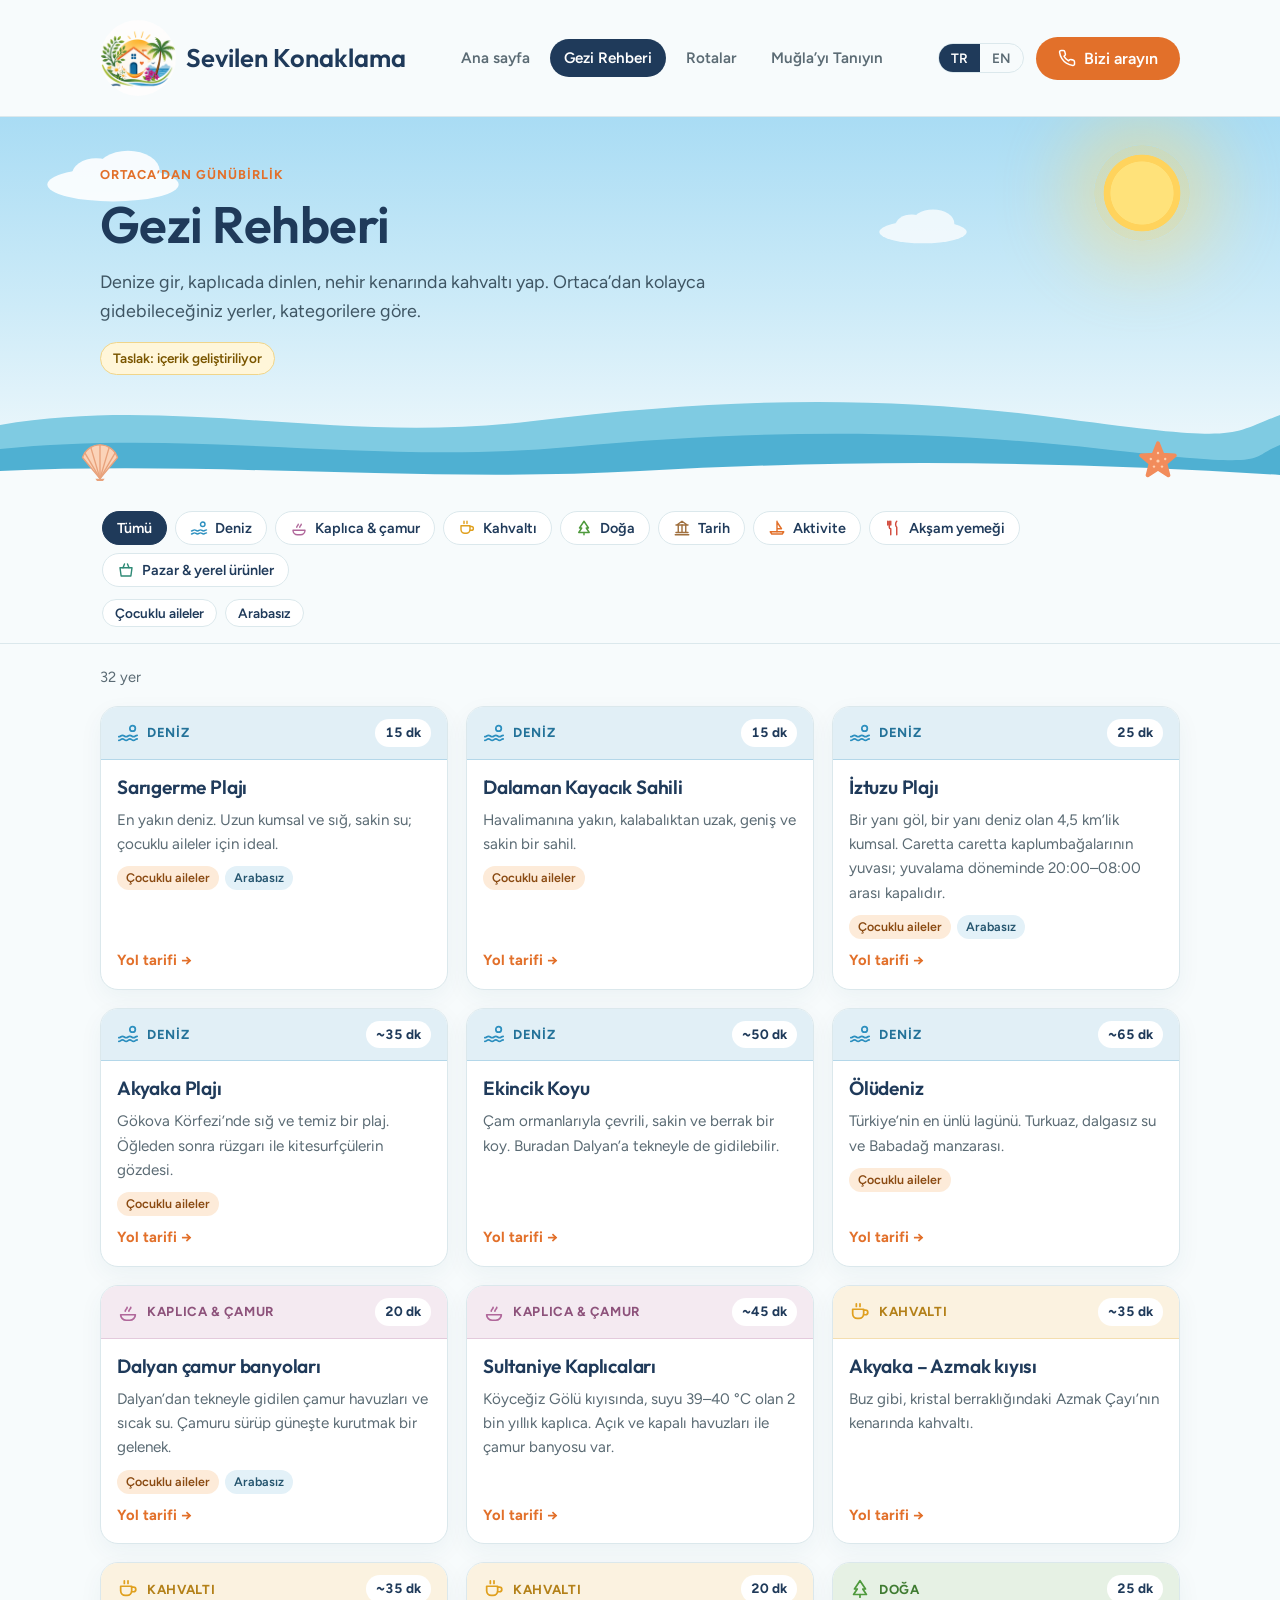
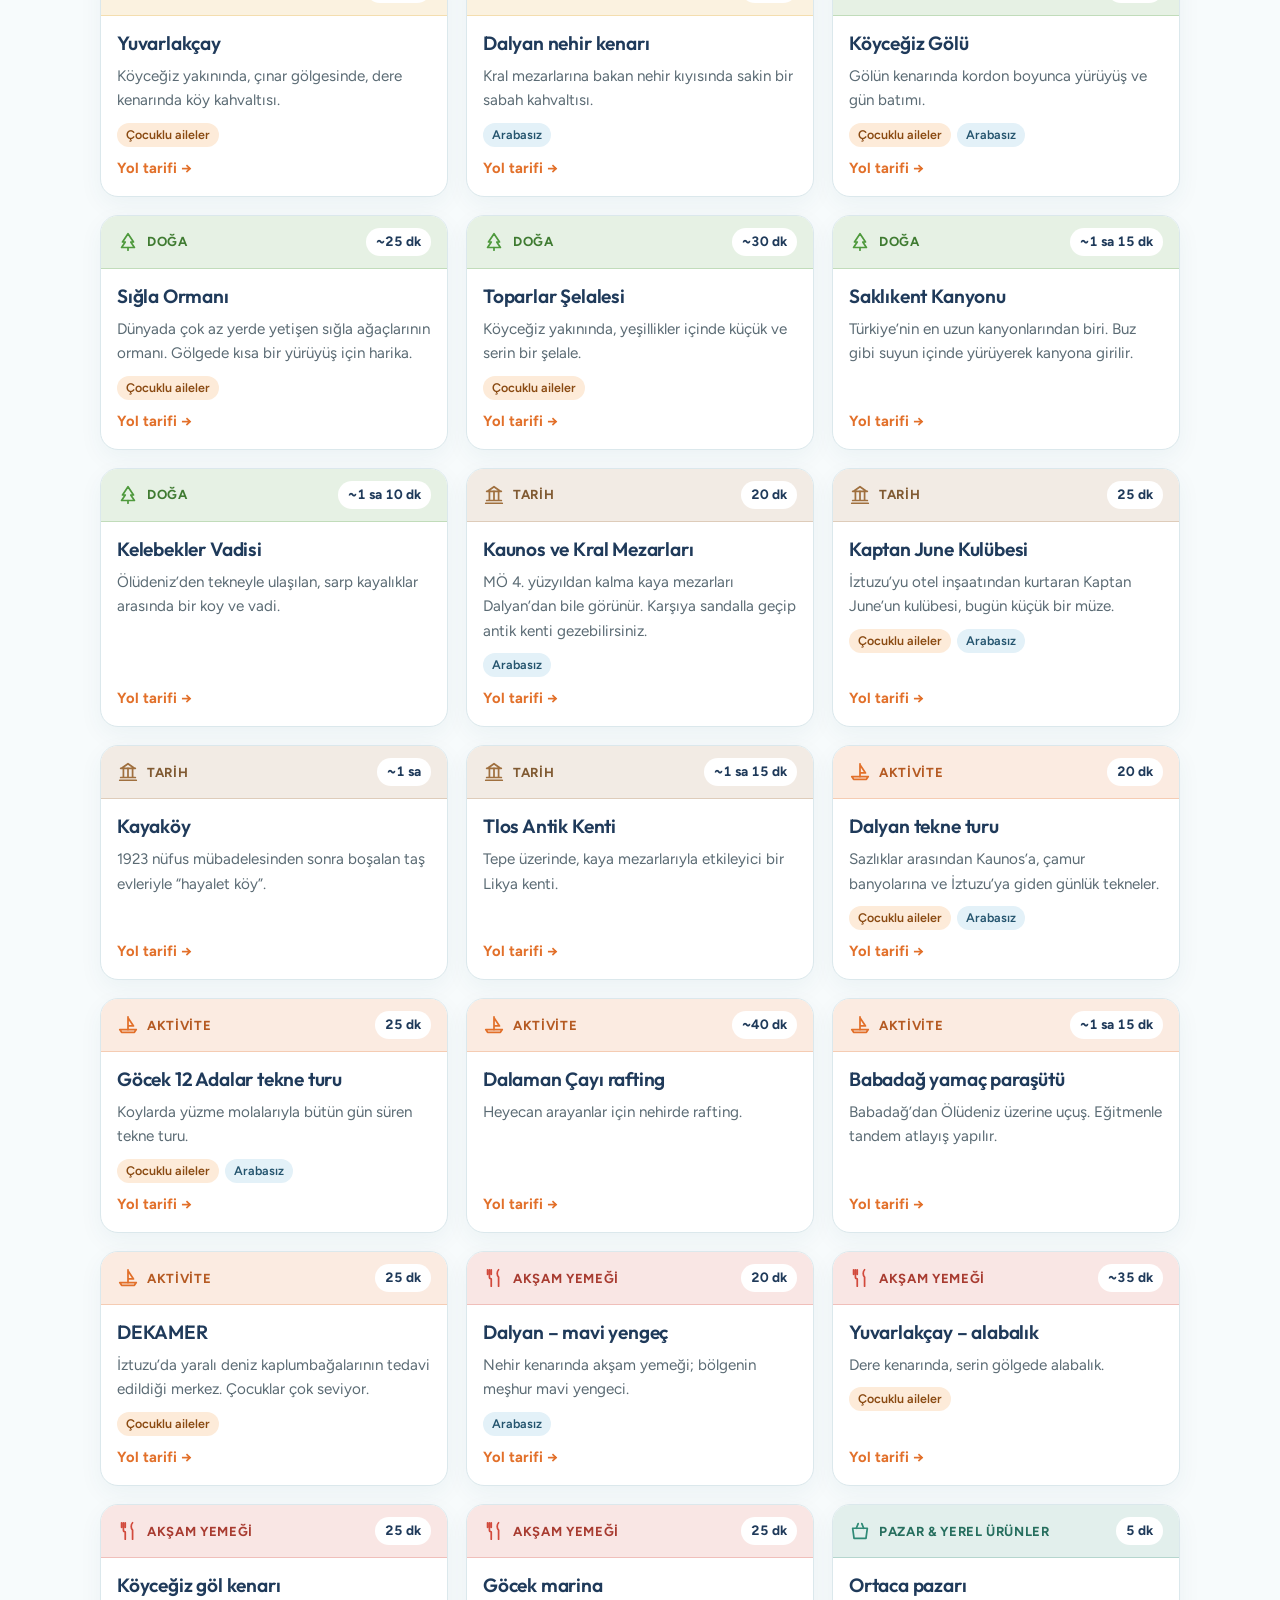
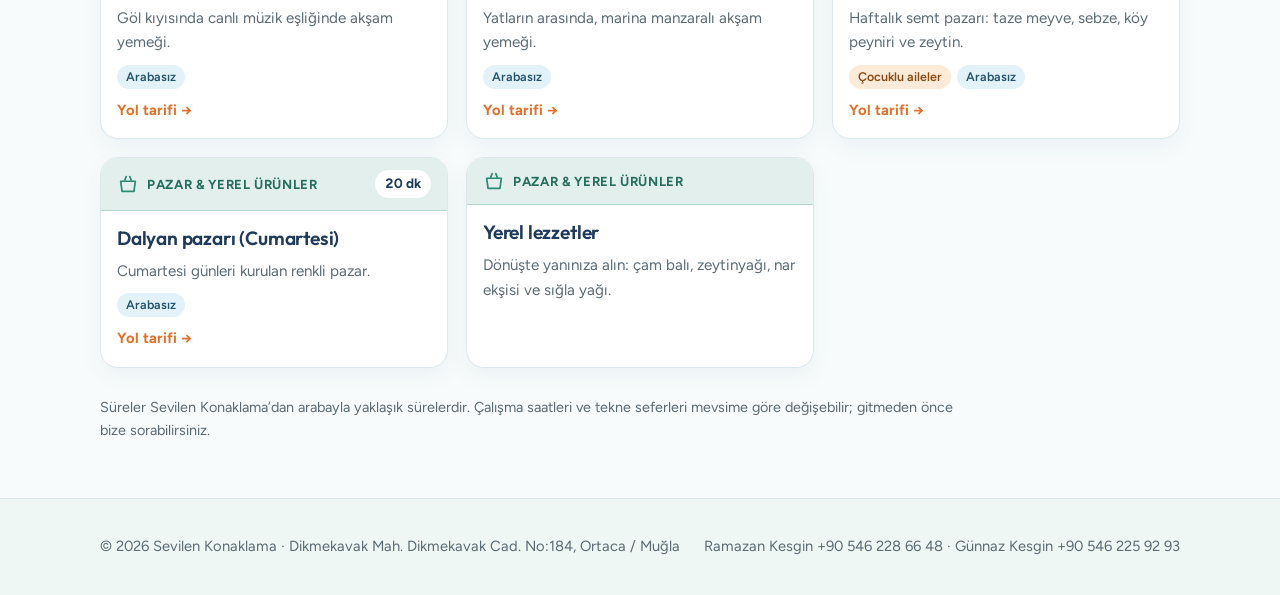
==== gezi-rehberi.html @ cb2caae2 "Add files via upload" ====
<!DOCTYPE html>
<html lang="tr">
<head>
<meta charset="utf-8">
<meta name="viewport" content="width=device-width, initial-scale=1">
<meta name="color-scheme" content="light only">
<title>Gezi Rehberi · Sevilen Konaklama</title>
<meta name="description" content="Ortaca ve Muğla’da gezilecek yerler: deniz, kaplıca, kahvaltı, doğa, tarih, aktivite ve akşam yemeği önerileri.">
<meta name="theme-color" content="#bfe3f6">
<link rel="icon" href="logo-icon.png">
<link rel="preconnect" href="https://fonts.googleapis.com">
<link rel="preconnect" href="https://fonts.gstatic.com" crossorigin>
<link href="https://fonts.googleapis.com/css2?family=Outfit:wght@500;600;700&family=Figtree:wght@400;500;600;700&display=swap" rel="stylesheet">
<link rel="stylesheet" href="assets/site.css">
<style>

.toolbar{position:sticky;top:76px;z-index:5;background:color-mix(in srgb,var(--bg) 94%,transparent);backdrop-filter:blur(6px);padding:14px 0;border-bottom:1px solid var(--line)}
.chips{display:flex;gap:8px;overflow-x:auto;scrollbar-width:none;padding:2px}
.chips::-webkit-scrollbar{display:none}
@media (min-width:701px){.chips{flex-wrap:wrap;overflow:visible}}
.chip{display:inline-flex;align-items:center;gap:7px;border:1.5px solid var(--line);background:var(--surface);color:var(--ink);border-radius:999px;padding:7px 14px;font:600 .9rem var(--font-body);cursor:pointer;white-space:nowrap}
.chip svg{width:18px;height:18px;fill:none;stroke:var(--c,var(--ink));stroke-width:1.9;stroke-linecap:round;stroke-linejoin:round}
.chip[aria-pressed="true"]{background:var(--c,var(--ink));border-color:var(--c,var(--ink));color:#fff}
.chip[aria-pressed="true"] svg{stroke:#fff}
.chips.tags{margin-top:8px}
.chips.tags .chip{font-size:.85rem;padding:5px 12px}
.meta{display:flex;justify-content:space-between;gap:12px;flex-wrap:wrap;color:var(--muted);font-size:.92rem;margin:22px 0 16px}
.grid{display:grid;grid-template-columns:repeat(auto-fill,minmax(280px,1fr));gap:18px}
.card{background:var(--surface);border:1px solid var(--line);border-radius:18px;overflow:hidden;display:flex;flex-direction:column;box-shadow:0 8px 24px rgba(20,70,100,.05)}
.card-top{display:flex;align-items:center;justify-content:space-between;gap:10px;padding:12px 16px;background:color-mix(in srgb,var(--c) 14%,#fff);border-bottom:1px solid color-mix(in srgb,var(--c) 25%,transparent)}
.cat{display:flex;align-items:center;gap:8px;font-weight:700;font-size:.82rem;text-transform:uppercase;letter-spacing:.05em;color:color-mix(in srgb,var(--c) 80%,#000)}
.cat svg{width:22px;height:22px;fill:none;stroke:var(--c);stroke-width:1.9;stroke-linecap:round;stroke-linejoin:round}
.time{background:#fff;border-radius:999px;padding:3px 10px;font-weight:700;font-size:.85rem;font-variant-numeric:tabular-nums;white-space:nowrap}
.card-body{padding:16px;display:flex;flex-direction:column;gap:10px;flex:1}
.card-body p{color:var(--muted);font-size:.95rem}
.tags-row{display:flex;flex-wrap:wrap;gap:6px}
.tag{font-size:.78rem;font-weight:600;padding:2px 9px;border-radius:999px;background:var(--sea);color:#24546e}
.tag.k{background:#fdebd9;color:#8a4a12}
.dir{margin-top:auto;align-self:flex-start;display:inline-flex;align-items:center;gap:6px;font-weight:700;color:var(--accent);text-decoration:none;font-size:.92rem}
.dir:hover{text-decoration:underline}
.note{margin-top:28px;color:var(--muted);font-size:.9rem;max-width:60em}
.empty{padding:40px 0;color:var(--muted)}
@media (max-width:900px){.toolbar{top:112px}}
@media (max-width:700px){.toolbar{top:98px}.grid{grid-template-columns:1fr}}

</style>
</head>
<body>
<header class="top big" id="topbar">
  <nav class="nav" aria-label="Main">
    <a class="brand" href="index.html"><img class="brand-logo" src="logo-icon.png" width="44" height="44" alt=""><span>Sevilen Konaklama</span></a>
    <ul class="tabs">
      <li><a href="index.html" data-i18n="navHome"></a></li>
      <li><a href="gezi-rehberi.html" data-i18n="navGuide" aria-current="page"></a></li>
      <li><a href="rotalar.html" data-i18n="navRoutes"></a></li>
      <li><a href="muglayi-taniyin.html" data-i18n="navMugla"></a></li>
    </ul>
    <div class="nav-right">
      <div class="lang" role="group" aria-label="Dil / Language">
        <button type="button" data-lang="tr" aria-pressed="true">TR</button>
        <button type="button" data-lang="en" aria-pressed="false">EN</button>
      </div>
      <a class="btn" href="index.html#call"><svg viewBox="0 0 24 24" aria-hidden="true"><path d="M22 16.9v3a2 2 0 0 1-2.2 2 19.8 19.8 0 0 1-8.6-3.1 19.5 19.5 0 0 1-6-6A19.8 19.8 0 0 1 2.1 4.2 2 2 0 0 1 4.1 2h3a2 2 0 0 1 2 1.7c.1.9.4 1.8.7 2.7a2 2 0 0 1-.5 2.1L8 9.8a16 16 0 0 0 6 6l1.3-1.3a2 2 0 0 1 2.1-.4c.9.3 1.8.6 2.7.7a2 2 0 0 1 1.7 2z"/></svg><span data-i18n="callBtn"></span></a>
    </div>
  </nav>
</header>

<main>
  <section class="page-hero">
    <div class="ph-sun" aria-hidden="true"></div>
    <div class="ph-cloud a" aria-hidden="true"><svg viewBox="0 0 160 60" aria-hidden="true"><g fill="#fff"><ellipse cx="80" cy="40" rx="70" ry="18"/><ellipse cx="96" cy="26" rx="34" ry="22"/><ellipse cx="62" cy="30" rx="26" ry="18"/></g></svg></div><div class="ph-cloud b" aria-hidden="true"><svg viewBox="0 0 160 60" aria-hidden="true"><g fill="#fff"><ellipse cx="80" cy="40" rx="70" ry="18"/><ellipse cx="96" cy="26" rx="34" ry="22"/><ellipse cx="62" cy="30" rx="26" ry="18"/></g></svg></div>
    <div class="ph-waves" aria-hidden="true"><svg viewBox="0 0 1440 110" preserveAspectRatio="none" aria-hidden="true"><path d="M0 40 C 200 10 380 60 600 36 S 1000 10 1200 34 S 1380 50 1440 30 V110 H0z" fill="#7fcbe2"/><path d="M0 64 C 220 44 420 80 640 62 S 1040 44 1240 64 S 1400 74 1440 60 V110 H0z" fill="#4fb0d2"/><path d="M0 86 C 240 76 480 98 720 86 S 1200 76 1440 90 V110 H0z" fill="#f7fbfc"/></svg></div>
    <div class="ph-deco" style="left:6%" aria-hidden="true"><svg viewBox="0 0 100 90" aria-hidden="true"><path d="M50 84 L12 38 A40 40 0 0 1 88 38 Z" fill="#fbd3b8" stroke="#e8a27c" stroke-width="3" stroke-linejoin="round"/><g stroke="#e8a27c" stroke-width="3" stroke-linecap="round"><path d="M50 84 L50 10"/><path d="M50 84 L30 16"/><path d="M50 84 L70 16"/><path d="M50 84 L17 28"/><path d="M50 84 L83 28"/></g><path d="M40 84 h20 l-4 6 h-12z" fill="#e8a27c"/></svg></div>
    <div class="ph-deco" style="right:8%;width:40px" aria-hidden="true"><svg viewBox="0 0 100 100" aria-hidden="true"><polygon points="50.0,6.0 61.2,34.6 91.8,36.4 68.1,55.9 75.9,85.6 50.0,69.0 24.1,85.6 31.9,55.9 8.2,36.4 38.8,34.6" fill="#f28c5b" stroke="#f28c5b" stroke-width="10" stroke-linejoin="round"/><g fill="#ffd0b0"><circle cx="50" cy="30" r="3"/><circle cx="68" cy="45" r="3"/><circle cx="32" cy="45" r="3"/><circle cx="40" cy="64" r="3"/><circle cx="60" cy="64" r="3"/><circle cx="50" cy="50" r="4"/></g></svg></div>
    <div class="wrap">
      <div class="eyebrow" data-i18n="eyebrow"></div>
      <h1 data-i18n="h1"></h1>
      <p class="lead" data-i18n="lead"></p>
      <span class="draft" data-i18n="draft"></span>
    </div>
  </section>
  <div class="toolbar">
    <div class="wrap">
      <div class="chips" id="catChips" role="group" aria-label="Kategori"></div>
      <div class="chips tags" id="tagChips" role="group" aria-label="Filtre"></div>
    </div>
  </div>
  <section style="padding-top:0">
    <div class="wrap">
      <div class="meta"><span id="count"></span></div>
      <div class="grid" id="grid"></div>
      <p class="note" data-i18n="note"></p>
    </div>
  </section>
</main>

<footer>
  <div class="wrap foot">
    <span>© 2026 Sevilen Konaklama · <span data-i18n="footAddr"></span></span>
    <span>Ramazan Kesgin +90 546 228 66 48 · Günnaz Kesgin +90 546 225 92 93</span>
  </div>
</footer>

<nav class="mbar" aria-label="Hızlı iletişim">
  <a class="btn" href="tel:+905462286648"><svg viewBox="0 0 24 24" aria-hidden="true"><path d="M22 16.9v3a2 2 0 0 1-2.2 2 19.8 19.8 0 0 1-8.6-3.1 19.5 19.5 0 0 1-6-6A19.8 19.8 0 0 1 2.1 4.2 2 2 0 0 1 4.1 2h3a2 2 0 0 1 2 1.7c.1.9.4 1.8.7 2.7a2 2 0 0 1-.5 2.1L8 9.8a16 16 0 0 0 6 6l1.3-1.3a2 2 0 0 1 2.1-.4c.9.3 1.8.6 2.7.7a2 2 0 0 1 1.7 2z"/></svg><span data-i18n="callNow"></span></a>
  <a class="btn wa" href="https://wa.me/905462286648"><svg viewBox="0 0 24 24" aria-hidden="true"><path fill="currentColor" d="M12 2a10 10 0 0 0-8.6 15.1L2 22l5-1.3A10 10 0 1 0 12 2zm0 18.2a8.2 8.2 0 0 1-4.2-1.2l-.3-.2-3 .8.8-2.9-.2-.3A8.2 8.2 0 1 1 12 20.2zm4.5-6.1c-.2-.1-1.5-.7-1.7-.8s-.4-.1-.6.1-.7.8-.8 1-.3.2-.5.1a6.7 6.7 0 0 1-3.3-2.9c-.2-.4.2-.4.7-1.3.1-.2 0-.3 0-.4l-.8-1.8c-.2-.5-.4-.4-.6-.4h-.5a1 1 0 0 0-.7.3 3 3 0 0 0-.9 2.2 5.2 5.2 0 0 0 1.1 2.7 11.8 11.8 0 0 0 4.5 4c1.7.7 2.3.8 3.2.6a2.7 2.7 0 0 0 1.8-1.3 2.2 2.2 0 0 0 .1-1.3c0-.1-.2-.2-.5-.3z"/></svg><span>WhatsApp</span></a>
</nav>

<script>
window.PAGE_T = {"tr": {"pageTitle": "Gezi Rehberi · Sevilen Konaklama", "eyebrow": "Ortaca’dan günübirlik", "h1": "Gezi Rehberi", "lead": "Denize gir, kaplıcada dinlen, nehir kenarında kahvaltı yap. Ortaca’dan kolayca gidebileceğiniz yerler, kategorilere göre.", "draft": "Taslak: içerik geliştiriliyor", "all": "Tümü", "kids": "Çocuklu aileler", "nocar": "Arabasız", "dir": "Yol tarifi", "min": "dk", "from": "Sevilen’den", "note": "Süreler Sevilen Konaklama’dan arabayla yaklaşık sürelerdir. Çalışma saatleri ve tekne seferleri mevsime göre değişebilir; gitmeden önce bize sorabilirsiniz.", "none": "Bu filtrede yer yok."}, "en": {"pageTitle": "Travel Guide · Sevilen Konaklama", "eyebrow": "Day trips from Ortaca", "h1": "Travel Guide", "lead": "Swim, soak in a hot spring, have breakfast by a river. Places you can easily reach from Ortaca, by category.", "draft": "Draft: content in progress", "all": "All", "kids": "With children", "nocar": "No car needed", "dir": "Directions", "min": "min", "from": "from Sevilen", "note": "Times are approximate driving times from Sevilen Konaklama. Opening hours and boat schedules change with the season; feel free to ask us before you go.", "none": "No places match this filter."}};
const COUNT = {tr:n=>n+" yer", en:n=>n+" places"};
const CATS = [{"k": "sea", "tr": "Deniz", "en": "Swimming", "ic": "<path d=\"M2 16c2 0 2-1.5 4-1.5S8 16 10 16s2-1.5 4-1.5S16 16 18 16s2-1.5 4-1.5\"/><path d=\"M2 20c2 0 2-1.5 4-1.5S8 20 10 20s2-1.5 4-1.5S16 20 18 20s2-1.5 4-1.5\"/><circle cx=\"17\" cy=\"7\" r=\"3\"/>"}, {"k": "spa", "tr": "Kaplıca & çamur", "en": "Spa & mud", "ic": "<path d=\"M4 15h16a6 6 0 0 1-6 6h-4a6 6 0 0 1-6-6z\"/><path d=\"M9 11c0-2 2-2 2-4M13 11c0-2 2-2 2-4\"/>"}, {"k": "breakfast", "tr": "Kahvaltı", "en": "Breakfast", "ic": "<path d=\"M4 9h12v5a5 5 0 0 1-5 5H9a5 5 0 0 1-5-5z\"/><path d=\"M16 10h2a2.5 2.5 0 0 1 0 5h-2\"/><path d=\"M8 3v3M12 3v3\"/>"}, {"k": "nature", "tr": "Doğa", "en": "Nature", "ic": "<path d=\"M12 3l6 9h-3l4 6H5l4-6H6z\"/><path d=\"M12 18v3\"/>"}, {"k": "history", "tr": "Tarih", "en": "History", "ic": "<path d=\"M3 21h18M4 8h16M5 8l7-5 7 5\"/><path d=\"M7 8v10M12 8v10M17 8v10M4 18h16\"/>"}, {"k": "activity", "tr": "Aktivite", "en": "Activities", "ic": "<path d=\"M3 17l2 3h14l2-3z\"/><path d=\"M12 3v14M12 4l6 9h-6\"/>"}, {"k": "dinner", "tr": "Akşam yemeği", "en": "Dinner", "ic": "<path d=\"M7 3v8a2 2 0 0 0 2 2v8M5 3v5M9 3v5\"/><path d=\"M17 3c-2 2-2 6 0 8v10\"/>"}, {"k": "market", "tr": "Pazar & yerel ürünler", "en": "Markets & local food", "ic": "<path d=\"M4 9h16l-1.5 11h-13z\"/><path d=\"M8 9l2-5M16 9l-2-5\"/>"}];
const PLACES = [{"cat": "sea", "t": "15", "tags": ["kids", "nocar"], "name": {"tr": "Sarıgerme Plajı", "en": "Sarıgerme Beach"}, "d": {"tr": "En yakın deniz. Uzun kumsal ve sığ, sakin su; çocuklu aileler için ideal.", "en": "The nearest sea. A long sandy beach with shallow, calm water, ideal for families with children."}, "q": "Sarıgerme Plajı"}, {"cat": "sea", "t": "15", "tags": ["kids"], "name": {"tr": "Dalaman Kayacık Sahili", "en": "Dalaman Kayacık Beach"}, "d": {"tr": "Havalimanına yakın, kalabalıktan uzak, geniş ve sakin bir sahil.", "en": "A wide, quiet beach near the airport, away from the crowds."}, "q": "Kayacık Plajı Dalaman"}, {"cat": "sea", "t": "25", "tags": ["kids", "nocar"], "name": {"tr": "İztuzu Plajı", "en": "İztuzu Beach"}, "d": {"tr": "Bir yanı göl, bir yanı deniz olan 4,5 km’lik kumsal. Caretta caretta kaplumbağalarının yuvası; yuvalama döneminde 20:00–08:00 arası kapalıdır.", "en": "A 4.5 km beach with a lake on one side and the sea on the other. Home to the loggerhead turtles; during nesting season it is closed from 20:00 to 08:00."}, "q": "İztuzu Plajı"}, {"cat": "sea", "t": "~35", "tags": ["kids"], "name": {"tr": "Akyaka Plajı", "en": "Akyaka Beach"}, "d": {"tr": "Gökova Körfezi’nde sığ ve temiz bir plaj. Öğleden sonra rüzgarı ile kitesurfçülerin gözdesi.", "en": "A shallow, clean beach on the Gulf of Gökova. Its afternoon wind makes it a favourite with kitesurfers."}, "q": "Akyaka Plajı"}, {"cat": "sea", "t": "~50", "tags": [], "name": {"tr": "Ekincik Koyu", "en": "Ekincik Bay"}, "d": {"tr": "Çam ormanlarıyla çevrili, sakin ve berrak bir koy. Buradan Dalyan’a tekneyle de gidilebilir.", "en": "A calm, clear bay surrounded by pine forest. Boats also run from here to Dalyan."}, "q": "Ekincik Koyu"}, {"cat": "sea", "t": "~65", "tags": ["kids"], "name": {"tr": "Ölüdeniz", "en": "Ölüdeniz"}, "d": {"tr": "Türkiye’nin en ünlü lagünü. Turkuaz, dalgasız su ve Babadağ manzarası.", "en": "Türkiye’s most famous lagoon: turquoise, wave-free water below Babadağ mountain."}, "q": "Ölüdeniz Lagünü"}, {"cat": "spa", "t": "20", "tags": ["kids", "nocar"], "name": {"tr": "Dalyan çamur banyoları", "en": "Dalyan mud baths"}, "d": {"tr": "Dalyan’dan tekneyle gidilen çamur havuzları ve sıcak su. Çamuru sürüp güneşte kurutmak bir gelenek.", "en": "Mud pools and warm springs reached by boat from Dalyan. Covering yourself in mud and drying in the sun is a tradition."}, "q": "Dalyan Çamur Banyoları"}, {"cat": "spa", "t": "~45", "tags": [], "name": {"tr": "Sultaniye Kaplıcaları", "en": "Sultaniye Hot Springs"}, "d": {"tr": "Köyceğiz Gölü kıyısında, suyu 39–40 °C olan 2 bin yıllık kaplıca. Açık ve kapalı havuzları ile çamur banyosu var.", "en": "A 2,000-year-old hot spring on Lake Köyceğiz with water at 39–40 °C, open and indoor pools and a mud bath."}, "q": "Sultaniye Kaplıcaları"}, {"cat": "breakfast", "t": "~35", "tags": [], "name": {"tr": "Akyaka – Azmak kıyısı", "en": "Akyaka – by the Azmak river"}, "d": {"tr": "Buz gibi, kristal berraklığındaki Azmak Çayı’nın kenarında kahvaltı.", "en": "Breakfast beside the ice-cold, crystal-clear Azmak river."}, "q": "Akyaka Azmak"}, {"cat": "breakfast", "t": "~35", "tags": ["kids"], "name": {"tr": "Yuvarlakçay", "en": "Yuvarlakçay"}, "d": {"tr": "Köyceğiz yakınında, çınar gölgesinde, dere kenarında köy kahvaltısı.", "en": "A village breakfast by the stream under plane trees, near Köyceğiz."}, "q": "Yuvarlakçay Köyceğiz"}, {"cat": "breakfast", "t": "20", "tags": ["nocar"], "name": {"tr": "Dalyan nehir kenarı", "en": "Dalyan riverside"}, "d": {"tr": "Kral mezarlarına bakan nehir kıyısında sakin bir sabah kahvaltısı.", "en": "A slow morning breakfast on the riverbank facing the rock tombs."}, "q": "Dalyan"}, {"cat": "nature", "t": "25", "tags": ["kids", "nocar"], "name": {"tr": "Köyceğiz Gölü", "en": "Lake Köyceğiz"}, "d": {"tr": "Gölün kenarında kordon boyunca yürüyüş ve gün batımı.", "en": "A walk along the lakeside promenade and a sunset over the water."}, "q": "Köyceğiz Gölü"}, {"cat": "nature", "t": "~25", "tags": ["kids"], "name": {"tr": "Sığla Ormanı", "en": "Sweetgum forest"}, "d": {"tr": "Dünyada çok az yerde yetişen sığla ağaçlarının ormanı. Gölgede kısa bir yürüyüş için harika.", "en": "A forest of sweetgum trees, which grow in very few places in the world. Lovely for a short, shady walk."}, "q": "Köyceğiz Sığla Ormanı"}, {"cat": "nature", "t": "~30", "tags": ["kids"], "name": {"tr": "Toparlar Şelalesi", "en": "Toparlar Waterfall"}, "d": {"tr": "Köyceğiz yakınında, yeşillikler içinde küçük ve serin bir şelale.", "en": "A small, cool waterfall in the greenery near Köyceğiz."}, "q": "Toparlar Şelalesi"}, {"cat": "nature", "t": "~1 sa 15 dk", "tags": [], "name": {"tr": "Saklıkent Kanyonu", "en": "Saklıkent Canyon"}, "d": {"tr": "Türkiye’nin en uzun kanyonlarından biri. Buz gibi suyun içinde yürüyerek kanyona girilir.", "en": "One of Türkiye’s longest canyons. You wade into it through ice-cold water."}, "q": "Saklıkent Kanyonu"}, {"cat": "nature", "t": "~1 sa 10 dk", "tags": [], "name": {"tr": "Kelebekler Vadisi", "en": "Butterfly Valley"}, "d": {"tr": "Ölüdeniz’den tekneyle ulaşılan, sarp kayalıklar arasında bir koy ve vadi.", "en": "A bay and valley between steep cliffs, reached by boat from Ölüdeniz."}, "q": "Kelebekler Vadisi"}, {"cat": "history", "t": "20", "tags": ["nocar"], "name": {"tr": "Kaunos ve Kral Mezarları", "en": "Kaunos and the King Tombs"}, "d": {"tr": "MÖ 4. yüzyıldan kalma kaya mezarları Dalyan’dan bile görünür. Karşıya sandalla geçip antik kenti gezebilirsiniz.", "en": "Rock tombs from the 4th century BC, visible right from Dalyan. Cross the river by rowing boat and explore the ancient city."}, "q": "Kaunos Antik Kenti"}, {"cat": "history", "t": "25", "tags": ["kids", "nocar"], "name": {"tr": "Kaptan June Kulübesi", "en": "Kaptan June’s Hut"}, "d": {"tr": "İztuzu’yu otel inşaatından kurtaran Kaptan June’un kulübesi, bugün küçük bir müze.", "en": "The hut of Kaptan June, who saved İztuzu from a hotel project, is now a small museum."}, "q": "Kaptan June Kulübesi İztuzu"}, {"cat": "history", "t": "~1 sa", "tags": [], "name": {"tr": "Kayaköy", "en": "Kayaköy"}, "d": {"tr": "1923 nüfus mübadelesinden sonra boşalan taş evleriyle “hayalet köy”.", "en": "The “ghost village” of stone houses, left empty after the 1923 population exchange."}, "q": "Kayaköy Fethiye"}, {"cat": "history", "t": "~1 sa 15 dk", "tags": [], "name": {"tr": "Tlos Antik Kenti", "en": "Tlos ancient city"}, "d": {"tr": "Tepe üzerinde, kaya mezarlarıyla etkileyici bir Likya kenti.", "en": "A hilltop Lycian city with impressive rock tombs."}, "q": "Tlos Antik Kenti"}, {"cat": "activity", "t": "20", "tags": ["kids", "nocar"], "name": {"tr": "Dalyan tekne turu", "en": "Dalyan boat trip"}, "d": {"tr": "Sazlıklar arasından Kaunos’a, çamur banyolarına ve İztuzu’ya giden günlük tekneler.", "en": "Day boats through the reed beds to Kaunos, the mud baths and İztuzu."}, "q": "Dalyan tekne iskelesi"}, {"cat": "activity", "t": "25", "tags": ["kids", "nocar"], "name": {"tr": "Göcek 12 Adalar tekne turu", "en": "Göcek 12 Islands boat tour"}, "d": {"tr": "Koylarda yüzme molalarıyla bütün gün süren tekne turu.", "en": "A full-day boat tour with swimming stops in the bays."}, "q": "Göcek Marina"}, {"cat": "activity", "t": "~40", "tags": [], "name": {"tr": "Dalaman Çayı rafting", "en": "Rafting on the Dalaman river"}, "d": {"tr": "Heyecan arayanlar için nehirde rafting.", "en": "River rafting for those looking for a thrill."}, "q": "Dalaman Çayı rafting"}, {"cat": "activity", "t": "~1 sa 15 dk", "tags": [], "name": {"tr": "Babadağ yamaç paraşütü", "en": "Paragliding from Babadağ"}, "d": {"tr": "Babadağ’dan Ölüdeniz üzerine uçuş. Eğitmenle tandem atlayış yapılır.", "en": "Fly over Ölüdeniz from Babadağ mountain on a tandem flight with an instructor."}, "q": "Babadağ Teleferik"}, {"cat": "activity", "t": "25", "tags": ["kids"], "name": {"tr": "DEKAMER", "en": "DEKAMER turtle centre"}, "d": {"tr": "İztuzu’da yaralı deniz kaplumbağalarının tedavi edildiği merkez. Çocuklar çok seviyor.", "en": "The centre at İztuzu where injured sea turtles are treated. Children love it."}, "q": "DEKAMER İztuzu"}, {"cat": "dinner", "t": "20", "tags": ["nocar"], "name": {"tr": "Dalyan – mavi yengeç", "en": "Dalyan – blue crab"}, "d": {"tr": "Nehir kenarında akşam yemeği; bölgenin meşhur mavi yengeci.", "en": "Dinner on the riverbank with the area’s famous blue crab."}, "q": "Dalyan restoranlar"}, {"cat": "dinner", "t": "~35", "tags": ["kids"], "name": {"tr": "Yuvarlakçay – alabalık", "en": "Yuvarlakçay – trout"}, "d": {"tr": "Dere kenarında, serin gölgede alabalık.", "en": "Trout by the stream, in the cool shade."}, "q": "Yuvarlakçay alabalık"}, {"cat": "dinner", "t": "25", "tags": ["nocar"], "name": {"tr": "Köyceğiz göl kenarı", "en": "Köyceğiz lakeside"}, "d": {"tr": "Göl kıyısında canlı müzik eşliğinde akşam yemeği.", "en": "Dinner by the lake with live music."}, "q": "Köyceğiz kordon"}, {"cat": "dinner", "t": "25", "tags": ["nocar"], "name": {"tr": "Göcek marina", "en": "Göcek marina"}, "d": {"tr": "Yatların arasında, marina manzaralı akşam yemeği.", "en": "Dinner overlooking the yachts in the marina."}, "q": "Göcek Marina"}, {"cat": "market", "t": "5", "tags": ["kids", "nocar"], "name": {"tr": "Ortaca pazarı", "en": "Ortaca market"}, "d": {"tr": "Haftalık semt pazarı: taze meyve, sebze, köy peyniri ve zeytin.", "en": "The weekly market: fresh fruit and vegetables, village cheese and olives."}, "q": "Ortaca Pazar Yeri"}, {"cat": "market", "t": "20", "tags": ["nocar"], "name": {"tr": "Dalyan pazarı (Cumartesi)", "en": "Dalyan market (Saturdays)"}, "d": {"tr": "Cumartesi günleri kurulan renkli pazar.", "en": "A colourful market every Saturday."}, "q": "Dalyan Pazarı"}, {"cat": "market", "t": "—", "tags": [], "name": {"tr": "Yerel lezzetler", "en": "Local flavours"}, "d": {"tr": "Dönüşte yanınıza alın: çam balı, zeytinyağı, nar ekşisi ve sığla yağı.", "en": "Take some home: pine honey, olive oil, pomegranate molasses and sweetgum oil."}, "q": ""}];
let cat = "all"; const tagOn = new Set();
try { const h = location.hash.slice(1); if (CATS.some(c => c.k === h)) cat = h; } catch(e){}
const icon = c => `<svg viewBox="0 0 24 24" aria-hidden="true">${(CATS.find(x => x.k === c)||{}).ic||""}</svg>`;
const minTxt = (t, L) => t === "—" ? "" : (/^[~]?\d+$/.test(t) ? t + " " + (L === "en" ? "min" : "dk") : (L === "en" ? t.replace(" sa ", " h ").replace(" sa", " h").replace(" dk"," min") : t));
window.renderPage = function(L, t){
  const $ = id => document.getElementById(id);
  $("catChips").innerHTML = `<button type="button" class="chip" data-cat="all" aria-pressed="${cat==="all"}">${t.all}</button>` +
    CATS.map(c => `<button type="button" class="chip" style="--c:var(--c-${c.k})" data-cat="${c.k}" aria-pressed="${cat===c.k}">${icon(c.k)}${c[L]}</button>`).join("");
  $("tagChips").innerHTML = ["kids","nocar"].map(k => `<button type="button" class="chip" data-tag="${k}" aria-pressed="${tagOn.has(k)}">${t[k]}</button>`).join("");
  const list = PLACES.filter(p => (cat === "all" || p.cat === cat) && [...tagOn].every(k => p.tags.includes(k)));
  $("count").textContent = COUNT[L](list.length);
  $("grid").innerHTML = list.length ? list.map(p => {
    const c = CATS.find(x => x.k === p.cat), tm = minTxt(p.t, L);
    return `<article class="card" style="--c:var(--c-${p.cat})">
      <div class="card-top"><span class="cat">${icon(p.cat)}${c[L]}</span>${tm ? `<span class="time" title="${t.from}">${tm}</span>` : ""}</div>
      <div class="card-body">
        <h3>${p.name[L]}</h3>
        <p>${p.d[L]}</p>
        ${p.tags.length ? `<div class="tags-row">${p.tags.map(k => `<span class="tag ${k==="kids"?"k":""}">${t[k]}</span>`).join("")}</div>` : ""}
        ${p.q ? `<a class="dir" href="https://www.google.com/maps/dir/?api=1&origin=36.8134305,28.7721896&destination=${encodeURIComponent(p.q)}">${t.dir} →</a>` : ""}
      </div>
    </article>`; }).join("") : `<p class="empty">${t.none}</p>`;
};
document.addEventListener("click", e => {
  const b = e.target.closest(".chip"); if (!b) return;
  if (b.dataset.cat) { cat = b.dataset.cat; try { history.replaceState(null, "", cat === "all" ? location.pathname : "#" + cat); } catch(err){} }
  if (b.dataset.tag) { tagOn.has(b.dataset.tag) ? tagOn.delete(b.dataset.tag) : tagOn.add(b.dataset.tag); }
  const L = window.siteLang(); window.renderPage(L, Object.assign({}, window.PAGE_T[L]));
});
</script>
<script src="assets/site.js"></script>
</body>
</html>
---- assets/site.css ----
/* Shared styles for the sub pages (Gezi Rehberi, Rotalar, Muğla'yı Tanıyın). Same palette as the home page. */
:root{
  --bg:#f7fbfc; --surface:#ffffff; --ink:#1f3a5a; --muted:#5b6b74; --line:#dbe8ec;
  --accent:#e2702a; --accent-ink:#ffffff; --deep:#1d4f6e;
  --sand:#eef7f3; --leaf:#eaf4e4; --sea:#e3f1f8; --sun:#f6b03c;
  --c-sea:#2c8fbf; --c-spa:#b0679a; --c-breakfast:#e0a01e; --c-nature:#4f9a3d;
  --c-history:#a0703f; --c-activity:#e2702a; --c-dinner:#d24a3c; --c-market:#2f8a76;
  --font-display:"Outfit","Figtree",system-ui,sans-serif;
  --font-body:"Figtree",system-ui,-apple-system,"Segoe UI",sans-serif;
  color-scheme:light;
}
*{box-sizing:border-box}
html{scroll-behavior:smooth}
@media (prefers-reduced-motion: reduce){html{scroll-behavior:auto}}
body{margin:0;background:var(--bg);color:var(--ink);font-family:var(--font-body);font-size:17px;line-height:1.6}
h1,h2,h3{font-family:var(--font-display);font-weight:600;letter-spacing:-.01em;line-height:1.15;text-wrap:balance;margin:0}
h1{font-size:clamp(2rem,4.6vw,3.2rem)}
h2{font-size:clamp(1.5rem,3vw,2.1rem)}
h3{font-size:1.2rem}
p{margin:0}
a{color:inherit}
:focus-visible{outline:3px solid var(--accent);outline-offset:3px;border-radius:4px}
.wrap{max-width:1120px;margin:0 auto;padding:0 20px}
section{padding:56px 0}

/* Header with page tabs */
header.top{position:sticky;top:0;z-index:10;background:color-mix(in srgb,var(--bg) 92%,transparent);backdrop-filter:blur(8px);border-bottom:1px solid var(--line)}
.nav{display:flex;align-items:center;justify-content:space-between;gap:16px;padding:12px 20px;max-width:1120px;margin:0 auto;transition:padding .25s}
.brand{display:flex;align-items:center;gap:10px;text-decoration:none;font-family:var(--font-display);font-size:1.25rem;transition:font-size .25s;white-space:nowrap}
.brand-logo{width:44px;height:44px;border-radius:50%;object-fit:cover;background:#fefdfd;transition:width .25s,height .25s}
.top.big .nav{padding-top:20px;padding-bottom:20px}
.top.big .brand-logo{width:76px;height:76px}
.top.big .brand{font-size:1.6rem;font-weight:600}
.tabs{display:flex;gap:6px;list-style:none;margin:0;padding:0}
.tabs a{display:block;text-decoration:none;color:var(--muted);font-weight:600;font-size:.95rem;padding:7px 14px;border-radius:999px;white-space:nowrap}
.tabs a:hover{color:var(--ink);background:var(--sea)}
.tabs a[aria-current="page"]{background:var(--ink);color:#fff}
.nav-right{display:flex;align-items:center;gap:12px}
.lang{display:flex;border:1.5px solid var(--line);border-radius:999px;overflow:hidden}
.lang button{border:0;background:transparent;color:var(--muted);font:600 .85rem var(--font-body);padding:6px 12px;cursor:pointer}
.lang button[aria-pressed="true"]{background:var(--ink);color:#fff}
.btn{display:inline-flex;align-items:center;justify-content:center;gap:8px;background:var(--accent);color:var(--accent-ink);border:0;border-radius:999px;padding:12px 22px;font:600 1rem var(--font-body);text-decoration:none;cursor:pointer;white-space:nowrap}
.btn:hover{filter:brightness(1.06)}
.btn.ghost{background:var(--surface);color:var(--ink);border:1.5px solid var(--line)}
.btn svg{width:18px;height:18px;fill:none;stroke:currentColor;stroke-width:2;stroke-linecap:round;stroke-linejoin:round}
.btn.wa{background:#25d366;color:#08321a}
.btn.wa svg{stroke:none}
@media (prefers-reduced-motion: reduce){.brand,.brand-logo,.nav{transition:none}}

/* Page hero: sky, sun, clouds, waves */
.page-hero{position:relative;overflow:hidden;padding:48px 0 120px;background:linear-gradient(180deg,#a9dcf4 0%,#cdebf8 50%,#eaf6fb 85%,var(--bg) 100%)}
.page-hero .wrap{position:relative;z-index:1}
.page-hero .eyebrow{font-weight:700;letter-spacing:.08em;text-transform:uppercase;font-size:.8rem;color:var(--accent)}
.page-hero h1{margin-top:10px}
.page-hero p.lead{margin-top:14px;font-size:1.12rem;color:#3e5563;max-width:40em}
.ph-sun{position:absolute;top:28px;right:7%;width:96px;height:96px;border-radius:50%;background:radial-gradient(circle,#ffe27a 0 46%,#ffd35c 47% 56%,rgba(255,211,92,.35) 57% 70%,rgba(255,211,92,0) 71%);box-shadow:0 0 70px 26px rgba(255,214,110,.45)}
.ph-cloud{position:absolute;opacity:.9}
.ph-cloud svg{width:100%;height:auto;display:block}
.ph-cloud.a{top:30px;left:3%;width:150px}
.ph-cloud.b{top:90px;right:24%;width:100px;opacity:.75}
.ph-waves{position:absolute;left:0;right:0;bottom:0;height:110px}
.ph-waves svg{width:100%;height:100%;display:block}
.ph-deco{position:absolute;bottom:14px;width:46px}
.ph-deco svg{width:100%;height:auto;display:block}
.draft{display:inline-flex;align-items:center;gap:6px;margin-top:16px;background:#fff6d9;color:#7a5600;border:1px solid #f0d58a;border-radius:999px;padding:5px 12px;font-size:.85rem;font-weight:600}

/* Footer and phone bar */
footer{background:var(--sand);border-top:1px solid var(--line);padding:36px 0;color:var(--muted);font-size:.92rem}
.foot{display:flex;flex-wrap:wrap;justify-content:space-between;gap:20px}
.mbar{display:none}

@media (max-width:900px){
  .nav{flex-wrap:wrap;row-gap:8px}
  .tabs{order:3;width:100%;overflow-x:auto;padding-bottom:2px;scrollbar-width:none}
  .tabs::-webkit-scrollbar{display:none}
  .tabs a{background:var(--surface);border:1px solid var(--line);font-size:.88rem;padding:6px 12px}
}
@media (max-width:700px){
  body{font-size:16px;padding-bottom:76px}
  section{padding:40px 0}
  .nav{padding:10px 16px}
  .brand{font-size:1.05rem}
  .brand-logo{width:36px;height:36px}
  .top.big .nav{padding-top:12px;padding-bottom:10px}
  .top.big .brand-logo{width:52px;height:52px}
  .top.big .brand{font-size:1.25rem}
  .nav-right .btn{display:none}
  .page-hero{padding:30px 0 100px}
  .ph-sun{top:14px;right:12px;width:64px;height:64px;box-shadow:0 0 44px 16px rgba(255,214,110,.45)}
  .ph-cloud.a{left:-30px;width:110px}
  .ph-cloud.b{display:none}
  .ph-waves{height:84px}
  .mbar{display:flex;gap:10px;position:fixed;left:0;right:0;bottom:0;z-index:20;padding:10px 14px calc(10px + env(safe-area-inset-bottom));background:color-mix(in srgb,var(--bg) 94%,transparent);backdrop-filter:blur(8px);border-top:1px solid var(--line)}
  .mbar .btn{flex:1;padding:12px}
}

@media (max-width:1100px) and (min-width:701px){.nav-right .btn{display:none}}
@media (max-width:440px){.tabs{gap:4px}.tabs a{font-size:.76rem;padding:6px 8px}}
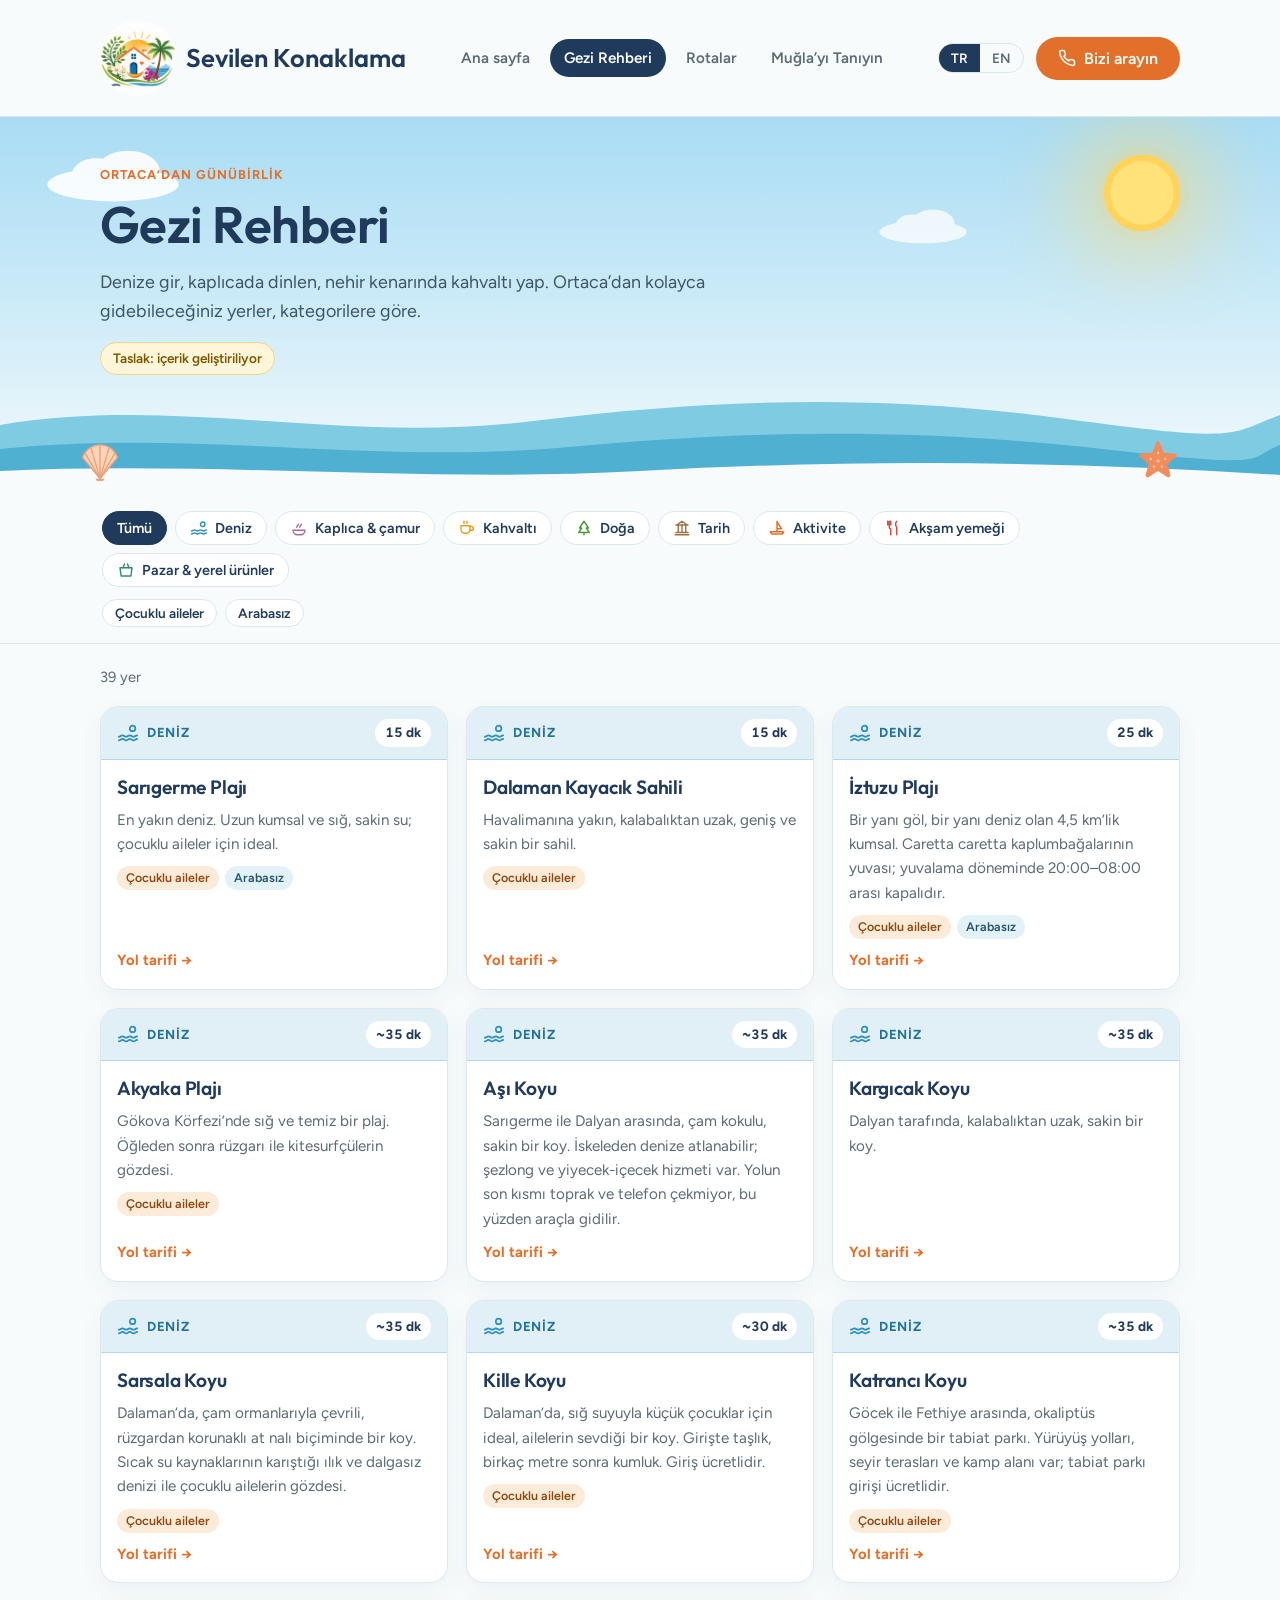
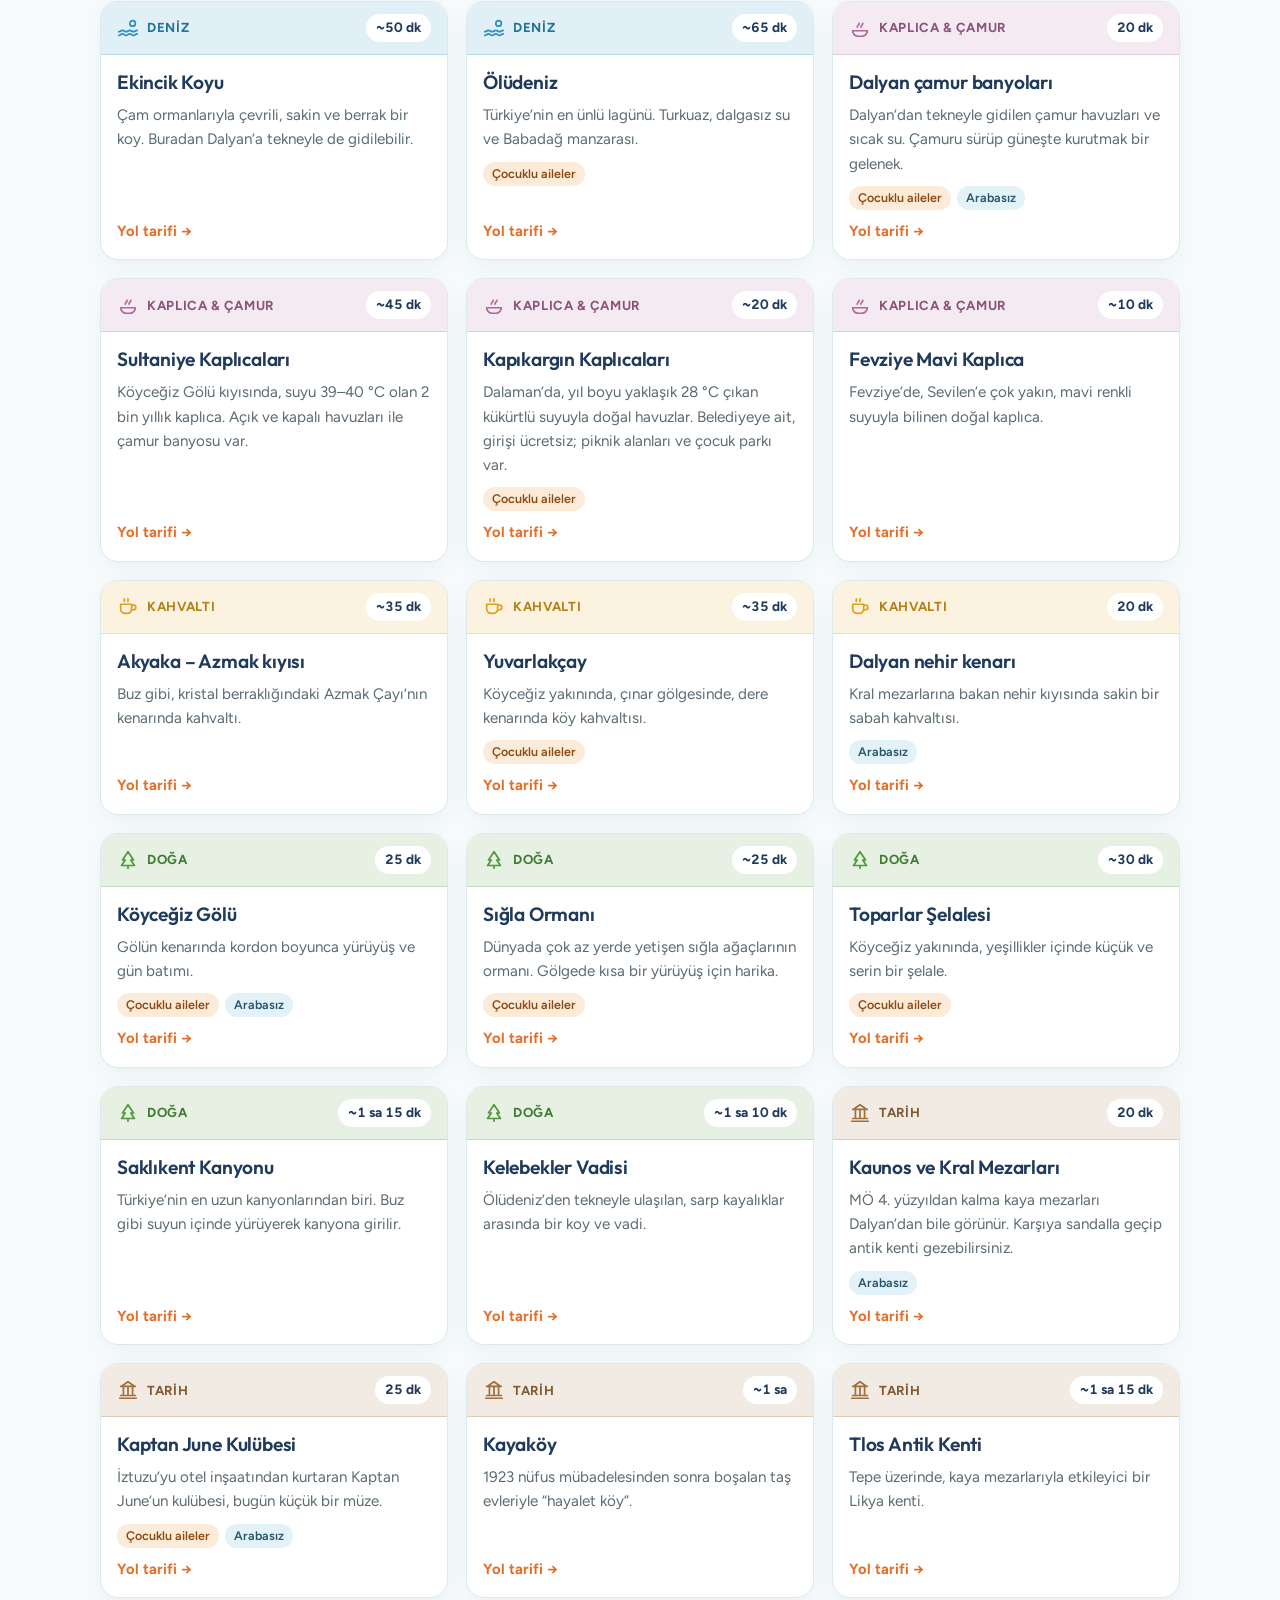
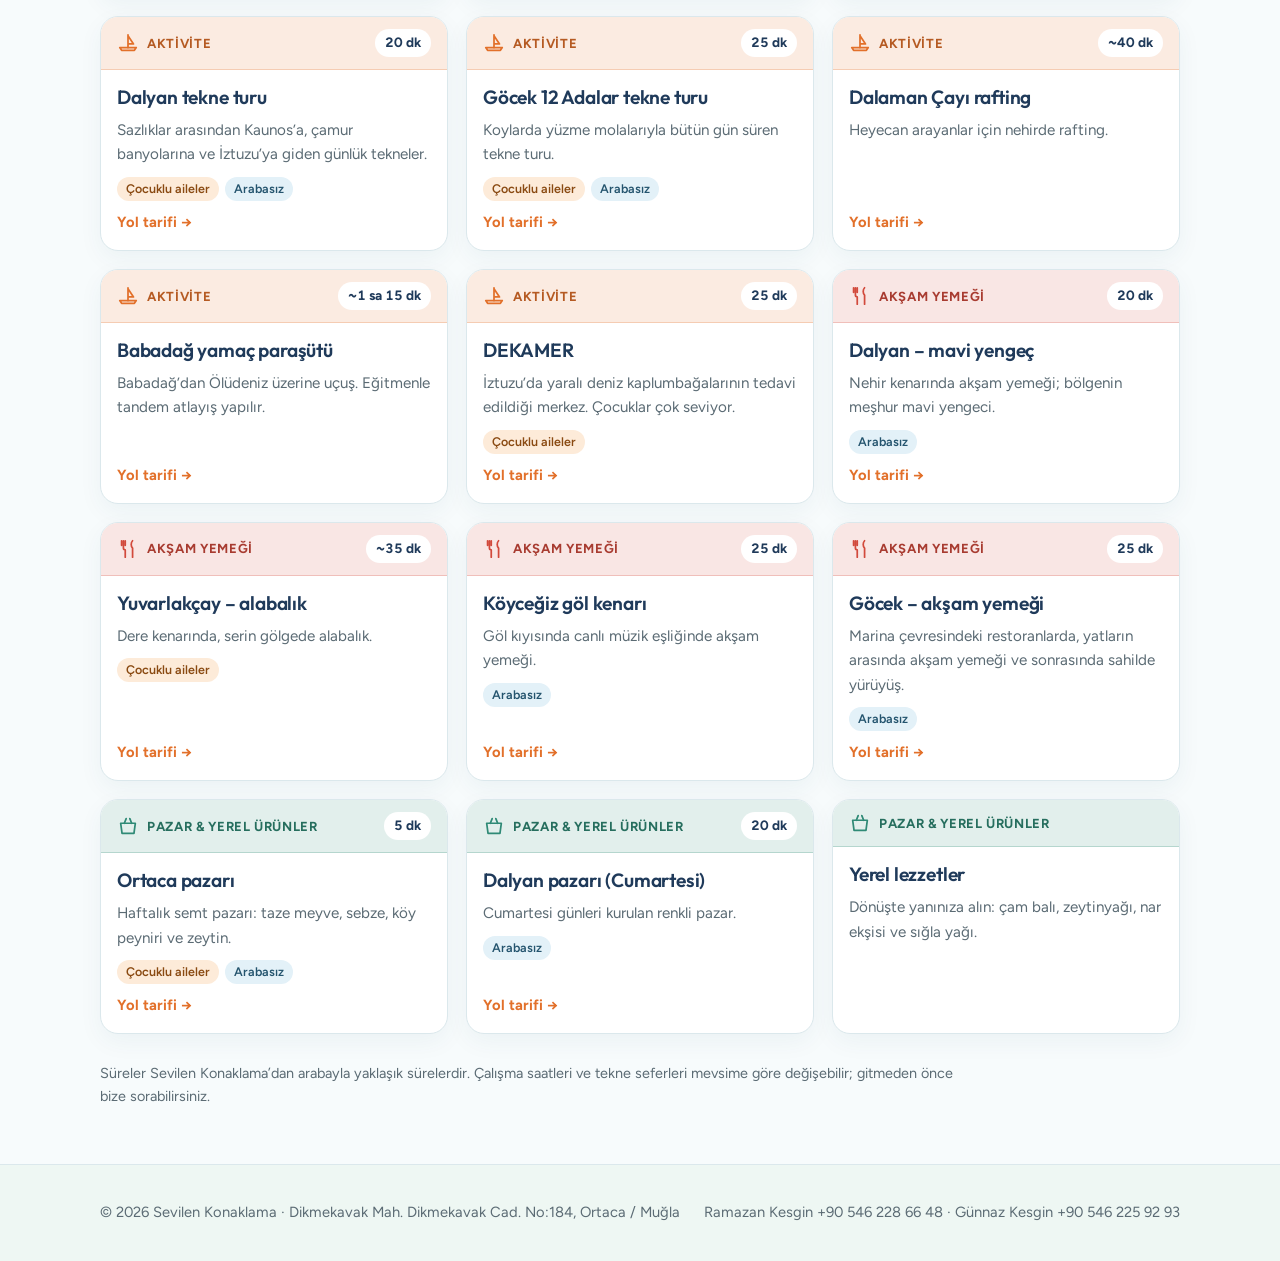
==== commit 46598e43: "Add files via upload" ====
--- a/gezi-rehberi.html
+++ b/gezi-rehberi.html
@@ -110,7 +110,7 @@
 window.PAGE_T = {"tr": {"pageTitle": "Gezi Rehberi · Sevilen Konaklama", "eyebrow": "Ortaca’dan günübirlik", "h1": "Gezi Rehberi", "lead": "Denize gir, kaplıcada dinlen, nehir kenarında kahvaltı yap. Ortaca’dan kolayca gidebileceğiniz yerler, kategorilere göre.", "draft": "Taslak: içerik geliştiriliyor", "all": "Tümü", "kids": "Çocuklu aileler", "nocar": "Arabasız", "dir": "Yol tarifi", "min": "dk", "from": "Sevilen’den", "note": "Süreler Sevilen Konaklama’dan arabayla yaklaşık sürelerdir. Çalışma saatleri ve tekne seferleri mevsime göre değişebilir; gitmeden önce bize sorabilirsiniz.", "none": "Bu filtrede yer yok."}, "en": {"pageTitle": "Travel Guide · Sevilen Konaklama", "eyebrow": "Day trips from Ortaca", "h1": "Travel Guide", "lead": "Swim, soak in a hot spring, have breakfast by a river. Places you can easily reach from Ortaca, by category.", "draft": "Draft: content in progress", "all": "All", "kids": "With children", "nocar": "No car needed", "dir": "Directions", "min": "min", "from": "from Sevilen", "note": "Times are approximate driving times from Sevilen Konaklama. Opening hours and boat schedules change with the season; feel free to ask us before you go.", "none": "No places match this filter."}};
 const COUNT = {tr:n=>n+" yer", en:n=>n+" places"};
 const CATS = [{"k": "sea", "tr": "Deniz", "en": "Swimming", "ic": "<path d=\"M2 16c2 0 2-1.5 4-1.5S8 16 10 16s2-1.5 4-1.5S16 16 18 16s2-1.5 4-1.5\"/><path d=\"M2 20c2 0 2-1.5 4-1.5S8 20 10 20s2-1.5 4-1.5S16 20 18 20s2-1.5 4-1.5\"/><circle cx=\"17\" cy=\"7\" r=\"3\"/>"}, {"k": "spa", "tr": "Kaplıca & çamur", "en": "Spa & mud", "ic": "<path d=\"M4 15h16a6 6 0 0 1-6 6h-4a6 6 0 0 1-6-6z\"/><path d=\"M9 11c0-2 2-2 2-4M13 11c0-2 2-2 2-4\"/>"}, {"k": "breakfast", "tr": "Kahvaltı", "en": "Breakfast", "ic": "<path d=\"M4 9h12v5a5 5 0 0 1-5 5H9a5 5 0 0 1-5-5z\"/><path d=\"M16 10h2a2.5 2.5 0 0 1 0 5h-2\"/><path d=\"M8 3v3M12 3v3\"/>"}, {"k": "nature", "tr": "Doğa", "en": "Nature", "ic": "<path d=\"M12 3l6 9h-3l4 6H5l4-6H6z\"/><path d=\"M12 18v3\"/>"}, {"k": "history", "tr": "Tarih", "en": "History", "ic": "<path d=\"M3 21h18M4 8h16M5 8l7-5 7 5\"/><path d=\"M7 8v10M12 8v10M17 8v10M4 18h16\"/>"}, {"k": "activity", "tr": "Aktivite", "en": "Activities", "ic": "<path d=\"M3 17l2 3h14l2-3z\"/><path d=\"M12 3v14M12 4l6 9h-6\"/>"}, {"k": "dinner", "tr": "Akşam yemeği", "en": "Dinner", "ic": "<path d=\"M7 3v8a2 2 0 0 0 2 2v8M5 3v5M9 3v5\"/><path d=\"M17 3c-2 2-2 6 0 8v10\"/>"}, {"k": "market", "tr": "Pazar & yerel ürünler", "en": "Markets & local food", "ic": "<path d=\"M4 9h16l-1.5 11h-13z\"/><path d=\"M8 9l2-5M16 9l-2-5\"/>"}];
-const PLACES = [{"cat": "sea", "t": "15", "tags": ["kids", "nocar"], "name": {"tr": "Sarıgerme Plajı", "en": "Sarıgerme Beach"}, "d": {"tr": "En yakın deniz. Uzun kumsal ve sığ, sakin su; çocuklu aileler için ideal.", "en": "The nearest sea. A long sandy beach with shallow, calm water, ideal for families with children."}, "q": "Sarıgerme Plajı"}, {"cat": "sea", "t": "15", "tags": ["kids"], "name": {"tr": "Dalaman Kayacık Sahili", "en": "Dalaman Kayacık Beach"}, "d": {"tr": "Havalimanına yakın, kalabalıktan uzak, geniş ve sakin bir sahil.", "en": "A wide, quiet beach near the airport, away from the crowds."}, "q": "Kayacık Plajı Dalaman"}, {"cat": "sea", "t": "25", "tags": ["kids", "nocar"], "name": {"tr": "İztuzu Plajı", "en": "İztuzu Beach"}, "d": {"tr": "Bir yanı göl, bir yanı deniz olan 4,5 km’lik kumsal. Caretta caretta kaplumbağalarının yuvası; yuvalama döneminde 20:00–08:00 arası kapalıdır.", "en": "A 4.5 km beach with a lake on one side and the sea on the other. Home to the loggerhead turtles; during nesting season it is closed from 20:00 to 08:00."}, "q": "İztuzu Plajı"}, {"cat": "sea", "t": "~35", "tags": ["kids"], "name": {"tr": "Akyaka Plajı", "en": "Akyaka Beach"}, "d": {"tr": "Gökova Körfezi’nde sığ ve temiz bir plaj. Öğleden sonra rüzgarı ile kitesurfçülerin gözdesi.", "en": "A shallow, clean beach on the Gulf of Gökova. Its afternoon wind makes it a favourite with kitesurfers."}, "q": "Akyaka Plajı"}, {"cat": "sea", "t": "~50", "tags": [], "name": {"tr": "Ekincik Koyu", "en": "Ekincik Bay"}, "d": {"tr": "Çam ormanlarıyla çevrili, sakin ve berrak bir koy. Buradan Dalyan’a tekneyle de gidilebilir.", "en": "A calm, clear bay surrounded by pine forest. Boats also run from here to Dalyan."}, "q": "Ekincik Koyu"}, {"cat": "sea", "t": "~65", "tags": ["kids"], "name": {"tr": "Ölüdeniz", "en": "Ölüdeniz"}, "d": {"tr": "Türkiye’nin en ünlü lagünü. Turkuaz, dalgasız su ve Babadağ manzarası.", "en": "Türkiye’s most famous lagoon: turquoise, wave-free water below Babadağ mountain."}, "q": "Ölüdeniz Lagünü"}, {"cat": "spa", "t": "20", "tags": ["kids", "nocar"], "name": {"tr": "Dalyan çamur banyoları", "en": "Dalyan mud baths"}, "d": {"tr": "Dalyan’dan tekneyle gidilen çamur havuzları ve sıcak su. Çamuru sürüp güneşte kurutmak bir gelenek.", "en": "Mud pools and warm springs reached by boat from Dalyan. Covering yourself in mud and drying in the sun is a tradition."}, "q": "Dalyan Çamur Banyoları"}, {"cat": "spa", "t": "~45", "tags": [], "name": {"tr": "Sultaniye Kaplıcaları", "en": "Sultaniye Hot Springs"}, "d": {"tr": "Köyceğiz Gölü kıyısında, suyu 39–40 °C olan 2 bin yıllık kaplıca. Açık ve kapalı havuzları ile çamur banyosu var.", "en": "A 2,000-year-old hot spring on Lake Köyceğiz with water at 39–40 °C, open and indoor pools and a mud bath."}, "q": "Sultaniye Kaplıcaları"}, {"cat": "breakfast", "t": "~35", "tags": [], "name": {"tr": "Akyaka – Azmak kıyısı", "en": "Akyaka – by the Azmak river"}, "d": {"tr": "Buz gibi, kristal berraklığındaki Azmak Çayı’nın kenarında kahvaltı.", "en": "Breakfast beside the ice-cold, crystal-clear Azmak river."}, "q": "Akyaka Azmak"}, {"cat": "breakfast", "t": "~35", "tags": ["kids"], "name": {"tr": "Yuvarlakçay", "en": "Yuvarlakçay"}, "d": {"tr": "Köyceğiz yakınında, çınar gölgesinde, dere kenarında köy kahvaltısı.", "en": "A village breakfast by the stream under plane trees, near Köyceğiz."}, "q": "Yuvarlakçay Köyceğiz"}, {"cat": "breakfast", "t": "20", "tags": ["nocar"], "name": {"tr": "Dalyan nehir kenarı", "en": "Dalyan riverside"}, "d": {"tr": "Kral mezarlarına bakan nehir kıyısında sakin bir sabah kahvaltısı.", "en": "A slow morning breakfast on the riverbank facing the rock tombs."}, "q": "Dalyan"}, {"cat": "nature", "t": "25", "tags": ["kids", "nocar"], "name": {"tr": "Köyceğiz Gölü", "en": "Lake Köyceğiz"}, "d": {"tr": "Gölün kenarında kordon boyunca yürüyüş ve gün batımı.", "en": "A walk along the lakeside promenade and a sunset over the water."}, "q": "Köyceğiz Gölü"}, {"cat": "nature", "t": "~25", "tags": ["kids"], "name": {"tr": "Sığla Ormanı", "en": "Sweetgum forest"}, "d": {"tr": "Dünyada çok az yerde yetişen sığla ağaçlarının ormanı. Gölgede kısa bir yürüyüş için harika.", "en": "A forest of sweetgum trees, which grow in very few places in the world. Lovely for a short, shady walk."}, "q": "Köyceğiz Sığla Ormanı"}, {"cat": "nature", "t": "~30", "tags": ["kids"], "name": {"tr": "Toparlar Şelalesi", "en": "Toparlar Waterfall"}, "d": {"tr": "Köyceğiz yakınında, yeşillikler içinde küçük ve serin bir şelale.", "en": "A small, cool waterfall in the greenery near Köyceğiz."}, "q": "Toparlar Şelalesi"}, {"cat": "nature", "t": "~1 sa 15 dk", "tags": [], "name": {"tr": "Saklıkent Kanyonu", "en": "Saklıkent Canyon"}, "d": {"tr": "Türkiye’nin en uzun kanyonlarından biri. Buz gibi suyun içinde yürüyerek kanyona girilir.", "en": "One of Türkiye’s longest canyons. You wade into it through ice-cold water."}, "q": "Saklıkent Kanyonu"}, {"cat": "nature", "t": "~1 sa 10 dk", "tags": [], "name": {"tr": "Kelebekler Vadisi", "en": "Butterfly Valley"}, "d": {"tr": "Ölüdeniz’den tekneyle ulaşılan, sarp kayalıklar arasında bir koy ve vadi.", "en": "A bay and valley between steep cliffs, reached by boat from Ölüdeniz."}, "q": "Kelebekler Vadisi"}, {"cat": "history", "t": "20", "tags": ["nocar"], "name": {"tr": "Kaunos ve Kral Mezarları", "en": "Kaunos and the King Tombs"}, "d": {"tr": "MÖ 4. yüzyıldan kalma kaya mezarları Dalyan’dan bile görünür. Karşıya sandalla geçip antik kenti gezebilirsiniz.", "en": "Rock tombs from the 4th century BC, visible right from Dalyan. Cross the river by rowing boat and explore the ancient city."}, "q": "Kaunos Antik Kenti"}, {"cat": "history", "t": "25", "tags": ["kids", "nocar"], "name": {"tr": "Kaptan June Kulübesi", "en": "Kaptan June’s Hut"}, "d": {"tr": "İztuzu’yu otel inşaatından kurtaran Kaptan June’un kulübesi, bugün küçük bir müze.", "en": "The hut of Kaptan June, who saved İztuzu from a hotel project, is now a small museum."}, "q": "Kaptan June Kulübesi İztuzu"}, {"cat": "history", "t": "~1 sa", "tags": [], "name": {"tr": "Kayaköy", "en": "Kayaköy"}, "d": {"tr": "1923 nüfus mübadelesinden sonra boşalan taş evleriyle “hayalet köy”.", "en": "The “ghost village” of stone houses, left empty after the 1923 population exchange."}, "q": "Kayaköy Fethiye"}, {"cat": "history", "t": "~1 sa 15 dk", "tags": [], "name": {"tr": "Tlos Antik Kenti", "en": "Tlos ancient city"}, "d": {"tr": "Tepe üzerinde, kaya mezarlarıyla etkileyici bir Likya kenti.", "en": "A hilltop Lycian city with impressive rock tombs."}, "q": "Tlos Antik Kenti"}, {"cat": "activity", "t": "20", "tags": ["kids", "nocar"], "name": {"tr": "Dalyan tekne turu", "en": "Dalyan boat trip"}, "d": {"tr": "Sazlıklar arasından Kaunos’a, çamur banyolarına ve İztuzu’ya giden günlük tekneler.", "en": "Day boats through the reed beds to Kaunos, the mud baths and İztuzu."}, "q": "Dalyan tekne iskelesi"}, {"cat": "activity", "t": "25", "tags": ["kids", "nocar"], "name": {"tr": "Göcek 12 Adalar tekne turu", "en": "Göcek 12 Islands boat tour"}, "d": {"tr": "Koylarda yüzme molalarıyla bütün gün süren tekne turu.", "en": "A full-day boat tour with swimming stops in the bays."}, "q": "Göcek Marina"}, {"cat": "activity", "t": "~40", "tags": [], "name": {"tr": "Dalaman Çayı rafting", "en": "Rafting on the Dalaman river"}, "d": {"tr": "Heyecan arayanlar için nehirde rafting.", "en": "River rafting for those looking for a thrill."}, "q": "Dalaman Çayı rafting"}, {"cat": "activity", "t": "~1 sa 15 dk", "tags": [], "name": {"tr": "Babadağ yamaç paraşütü", "en": "Paragliding from Babadağ"}, "d": {"tr": "Babadağ’dan Ölüdeniz üzerine uçuş. Eğitmenle tandem atlayış yapılır.", "en": "Fly over Ölüdeniz from Babadağ mountain on a tandem flight with an instructor."}, "q": "Babadağ Teleferik"}, {"cat": "activity", "t": "25", "tags": ["kids"], "name": {"tr": "DEKAMER", "en": "DEKAMER turtle centre"}, "d": {"tr": "İztuzu’da yaralı deniz kaplumbağalarının tedavi edildiği merkez. Çocuklar çok seviyor.", "en": "The centre at İztuzu where injured sea turtles are treated. Children love it."}, "q": "DEKAMER İztuzu"}, {"cat": "dinner", "t": "20", "tags": ["nocar"], "name": {"tr": "Dalyan – mavi yengeç", "en": "Dalyan – blue crab"}, "d": {"tr": "Nehir kenarında akşam yemeği; bölgenin meşhur mavi yengeci.", "en": "Dinner on the riverbank with the area’s famous blue crab."}, "q": "Dalyan restoranlar"}, {"cat": "dinner", "t": "~35", "tags": ["kids"], "name": {"tr": "Yuvarlakçay – alabalık", "en": "Yuvarlakçay – trout"}, "d": {"tr": "Dere kenarında, serin gölgede alabalık.", "en": "Trout by the stream, in the cool shade."}, "q": "Yuvarlakçay alabalık"}, {"cat": "dinner", "t": "25", "tags": ["nocar"], "name": {"tr": "Köyceğiz göl kenarı", "en": "Köyceğiz lakeside"}, "d": {"tr": "Göl kıyısında canlı müzik eşliğinde akşam yemeği.", "en": "Dinner by the lake with live music."}, "q": "Köyceğiz kordon"}, {"cat": "dinner", "t": "25", "tags": ["nocar"], "name": {"tr": "Göcek marina", "en": "Göcek marina"}, "d": {"tr": "Yatların arasında, marina manzaralı akşam yemeği.", "en": "Dinner overlooking the yachts in the marina."}, "q": "Göcek Marina"}, {"cat": "market", "t": "5", "tags": ["kids", "nocar"], "name": {"tr": "Ortaca pazarı", "en": "Ortaca market"}, "d": {"tr": "Haftalık semt pazarı: taze meyve, sebze, köy peyniri ve zeytin.", "en": "The weekly market: fresh fruit and vegetables, village cheese and olives."}, "q": "Ortaca Pazar Yeri"}, {"cat": "market", "t": "20", "tags": ["nocar"], "name": {"tr": "Dalyan pazarı (Cumartesi)", "en": "Dalyan market (Saturdays)"}, "d": {"tr": "Cumartesi günleri kurulan renkli pazar.", "en": "A colourful market every Saturday."}, "q": "Dalyan Pazarı"}, {"cat": "market", "t": "—", "tags": [], "name": {"tr": "Yerel lezzetler", "en": "Local flavours"}, "d": {"tr": "Dönüşte yanınıza alın: çam balı, zeytinyağı, nar ekşisi ve sığla yağı.", "en": "Take some home: pine honey, olive oil, pomegranate molasses and sweetgum oil."}, "q": ""}];
+const PLACES = [{"cat": "sea", "t": "15", "tags": ["kids", "nocar"], "name": {"tr": "Sarıgerme Plajı", "en": "Sarıgerme Beach"}, "d": {"tr": "En yakın deniz. Uzun kumsal ve sığ, sakin su; çocuklu aileler için ideal.", "en": "The nearest sea. A long sandy beach with shallow, calm water, ideal for families with children."}, "q": "Sarıgerme Plajı"}, {"cat": "sea", "t": "15", "tags": ["kids"], "name": {"tr": "Dalaman Kayacık Sahili", "en": "Dalaman Kayacık Beach"}, "d": {"tr": "Havalimanına yakın, kalabalıktan uzak, geniş ve sakin bir sahil.", "en": "A wide, quiet beach near the airport, away from the crowds."}, "q": "Kayacık Plajı Dalaman"}, {"cat": "sea", "t": "25", "tags": ["kids", "nocar"], "name": {"tr": "İztuzu Plajı", "en": "İztuzu Beach"}, "d": {"tr": "Bir yanı göl, bir yanı deniz olan 4,5 km’lik kumsal. Caretta caretta kaplumbağalarının yuvası; yuvalama döneminde 20:00–08:00 arası kapalıdır.", "en": "A 4.5 km beach with a lake on one side and the sea on the other. Home to the loggerhead turtles; during nesting season it is closed from 20:00 to 08:00."}, "q": "İztuzu Plajı"}, {"cat": "sea", "t": "~35", "tags": ["kids"], "name": {"tr": "Akyaka Plajı", "en": "Akyaka Beach"}, "d": {"tr": "Gökova Körfezi’nde sığ ve temiz bir plaj. Öğleden sonra rüzgarı ile kitesurfçülerin gözdesi.", "en": "A shallow, clean beach on the Gulf of Gökova. Its afternoon wind makes it a favourite with kitesurfers."}, "q": "Akyaka Plajı"}, {"cat": "sea", "t": "~35", "tags": [], "name": {"tr": "Aşı Koyu", "en": "Aşı Bay"}, "d": {"tr": "Sarıgerme ile Dalyan arasında, çam kokulu, sakin bir koy. İskeleden denize atlanabilir; şezlong ve yiyecek-içecek hizmeti var. Yolun son kısmı toprak ve telefon çekmiyor, bu yüzden araçla gidilir.", "en": "A quiet, pine-scented bay between Sarıgerme and Dalyan. You can jump into the sea from the jetty, and there are sunbeds and food and drinks. The last stretch of road is dirt and there is no phone signal, so you need a car."}, "q": "Aşı Koyu Ortaca"}, {"cat": "sea", "t": "~35", "tags": [], "name": {"tr": "Kargıcak Koyu", "en": "Kargıcak Bay"}, "d": {"tr": "Dalyan tarafında, kalabalıktan uzak, sakin bir koy.", "en": "A calm bay on the Dalyan side, away from the crowds."}, "q": "Kargıcak Koyu"}, {"cat": "sea", "t": "~35", "tags": ["kids"], "name": {"tr": "Sarsala Koyu", "en": "Sarsala Bay"}, "d": {"tr": "Dalaman’da, çam ormanlarıyla çevrili, rüzgardan korunaklı at nalı biçiminde bir koy. Sıcak su kaynaklarının karıştığı ılık ve dalgasız denizi ile çocuklu ailelerin gözdesi.", "en": "A sheltered, horseshoe-shaped bay in Dalaman, framed by pine forest. Its calm water, warmed by hot springs, makes it a favourite with families."}, "q": "Sarsala Koyu"}, {"cat": "sea", "t": "~30", "tags": ["kids"], "name": {"tr": "Kille Koyu", "en": "Kille Bay"}, "d": {"tr": "Dalaman’da, sığ suyuyla küçük çocuklar için ideal, ailelerin sevdiği bir koy. Girişte taşlık, birkaç metre sonra kumluk. Giriş ücretlidir.", "en": "A family favourite in Dalaman with shallow water that is ideal for small children. Pebbles at the edge, sand a few metres in. There is an entrance fee."}, "q": "Kille Koyu Dalaman"}, {"cat": "sea", "t": "~35", "tags": ["kids"], "name": {"tr": "Katrancı Koyu", "en": "Katrancı Bay"}, "d": {"tr": "Göcek ile Fethiye arasında, okaliptüs gölgesinde bir tabiat parkı. Yürüyüş yolları, seyir terasları ve kamp alanı var; tabiat parkı girişi ücretlidir.", "en": "A nature park between Göcek and Fethiye, shaded by eucalyptus trees, with walking paths, viewing terraces and a campsite. There is a nature park fee."}, "q": "Katrancı Koyu Tabiat Parkı"}, {"cat": "sea", "t": "~50", "tags": [], "name": {"tr": "Ekincik Koyu", "en": "Ekincik Bay"}, "d": {"tr": "Çam ormanlarıyla çevrili, sakin ve berrak bir koy. Buradan Dalyan’a tekneyle de gidilebilir.", "en": "A calm, clear bay surrounded by pine forest. Boats also run from here to Dalyan."}, "q": "Ekincik Koyu"}, {"cat": "sea", "t": "~65", "tags": ["kids"], "name": {"tr": "Ölüdeniz", "en": "Ölüdeniz"}, "d": {"tr": "Türkiye’nin en ünlü lagünü. Turkuaz, dalgasız su ve Babadağ manzarası.", "en": "Türkiye’s most famous lagoon: turquoise, wave-free water below Babadağ mountain."}, "q": "Ölüdeniz Lagünü"}, {"cat": "spa", "t": "20", "tags": ["kids", "nocar"], "name": {"tr": "Dalyan çamur banyoları", "en": "Dalyan mud baths"}, "d": {"tr": "Dalyan’dan tekneyle gidilen çamur havuzları ve sıcak su. Çamuru sürüp güneşte kurutmak bir gelenek.", "en": "Mud pools and warm springs reached by boat from Dalyan. Covering yourself in mud and drying in the sun is a tradition."}, "q": "Dalyan Çamur Banyoları"}, {"cat": "spa", "t": "~45", "tags": [], "name": {"tr": "Sultaniye Kaplıcaları", "en": "Sultaniye Hot Springs"}, "d": {"tr": "Köyceğiz Gölü kıyısında, suyu 39–40 °C olan 2 bin yıllık kaplıca. Açık ve kapalı havuzları ile çamur banyosu var.", "en": "A 2,000-year-old hot spring on Lake Köyceğiz with water at 39–40 °C, open and indoor pools and a mud bath."}, "q": "Sultaniye Kaplıcaları"}, {"cat": "spa", "t": "~20", "tags": ["kids"], "name": {"tr": "Kapıkargın Kaplıcaları", "en": "Kapıkargın hot springs"}, "d": {"tr": "Dalaman’da, yıl boyu yaklaşık 28 °C çıkan kükürtlü suyuyla doğal havuzlar. Belediyeye ait, girişi ücretsiz; piknik alanları ve çocuk parkı var.", "en": "Natural pools of sulphur water in Dalaman, about 28 °C all year round. Run by the municipality and free to enter, with picnic areas and a playground."}, "q": "Kapıkargın Kükürt Kaplıcası"}, {"cat": "spa", "t": "~10", "tags": [], "name": {"tr": "Fevziye Mavi Kaplıca", "en": "Fevziye Blue Hot Spring"}, "d": {"tr": "Fevziye’de, Sevilen’e çok yakın, mavi renkli suyuyla bilinen doğal kaplıca.", "en": "A natural hot spring known for its blue water in Fevziye, very close to Sevilen."}, "q": "Fevziye Mavi Kaplıca Ortaca"}, {"cat": "breakfast", "t": "~35", "tags": [], "name": {"tr": "Akyaka – Azmak kıyısı", "en": "Akyaka – by the Azmak river"}, "d": {"tr": "Buz gibi, kristal berraklığındaki Azmak Çayı’nın kenarında kahvaltı.", "en": "Breakfast beside the ice-cold, crystal-clear Azmak river."}, "q": "Akyaka Azmak"}, {"cat": "breakfast", "t": "~35", "tags": ["kids"], "name": {"tr": "Yuvarlakçay", "en": "Yuvarlakçay"}, "d": {"tr": "Köyceğiz yakınında, çınar gölgesinde, dere kenarında köy kahvaltısı.", "en": "A village breakfast by the stream under plane trees, near Köyceğiz."}, "q": "Yuvarlakçay Köyceğiz"}, {"cat": "breakfast", "t": "20", "tags": ["nocar"], "name": {"tr": "Dalyan nehir kenarı", "en": "Dalyan riverside"}, "d": {"tr": "Kral mezarlarına bakan nehir kıyısında sakin bir sabah kahvaltısı.", "en": "A slow morning breakfast on the riverbank facing the rock tombs."}, "q": "Dalyan"}, {"cat": "nature", "t": "25", "tags": ["kids", "nocar"], "name": {"tr": "Köyceğiz Gölü", "en": "Lake Köyceğiz"}, "d": {"tr": "Gölün kenarında kordon boyunca yürüyüş ve gün batımı.", "en": "A walk along the lakeside promenade and a sunset over the water."}, "q": "Köyceğiz Gölü"}, {"cat": "nature", "t": "~25", "tags": ["kids"], "name": {"tr": "Sığla Ormanı", "en": "Sweetgum forest"}, "d": {"tr": "Dünyada çok az yerde yetişen sığla ağaçlarının ormanı. Gölgede kısa bir yürüyüş için harika.", "en": "A forest of sweetgum trees, which grow in very few places in the world. Lovely for a short, shady walk."}, "q": "Köyceğiz Sığla Ormanı"}, {"cat": "nature", "t": "~30", "tags": ["kids"], "name": {"tr": "Toparlar Şelalesi", "en": "Toparlar Waterfall"}, "d": {"tr": "Köyceğiz yakınında, yeşillikler içinde küçük ve serin bir şelale.", "en": "A small, cool waterfall in the greenery near Köyceğiz."}, "q": "Toparlar Şelalesi"}, {"cat": "nature", "t": "~1 sa 15 dk", "tags": [], "name": {"tr": "Saklıkent Kanyonu", "en": "Saklıkent Canyon"}, "d": {"tr": "Türkiye’nin en uzun kanyonlarından biri. Buz gibi suyun içinde yürüyerek kanyona girilir.", "en": "One of Türkiye’s longest canyons. You wade into it through ice-cold water."}, "q": "Saklıkent Kanyonu"}, {"cat": "nature", "t": "~1 sa 10 dk", "tags": [], "name": {"tr": "Kelebekler Vadisi", "en": "Butterfly Valley"}, "d": {"tr": "Ölüdeniz’den tekneyle ulaşılan, sarp kayalıklar arasında bir koy ve vadi.", "en": "A bay and valley between steep cliffs, reached by boat from Ölüdeniz."}, "q": "Kelebekler Vadisi"}, {"cat": "history", "t": "20", "tags": ["nocar"], "name": {"tr": "Kaunos ve Kral Mezarları", "en": "Kaunos and the King Tombs"}, "d": {"tr": "MÖ 4. yüzyıldan kalma kaya mezarları Dalyan’dan bile görünür. Karşıya sandalla geçip antik kenti gezebilirsiniz.", "en": "Rock tombs from the 4th century BC, visible right from Dalyan. Cross the river by rowing boat and explore the ancient city."}, "q": "Kaunos Antik Kenti"}, {"cat": "history", "t": "25", "tags": ["kids", "nocar"], "name": {"tr": "Kaptan June Kulübesi", "en": "Kaptan June’s Hut"}, "d": {"tr": "İztuzu’yu otel inşaatından kurtaran Kaptan June’un kulübesi, bugün küçük bir müze.", "en": "The hut of Kaptan June, who saved İztuzu from a hotel project, is now a small museum."}, "q": "Kaptan June Kulübesi İztuzu"}, {"cat": "history", "t": "~1 sa", "tags": [], "name": {"tr": "Kayaköy", "en": "Kayaköy"}, "d": {"tr": "1923 nüfus mübadelesinden sonra boşalan taş evleriyle “hayalet köy”.", "en": "The “ghost village” of stone houses, left empty after the 1923 population exchange."}, "q": "Kayaköy Fethiye"}, {"cat": "history", "t": "~1 sa 15 dk", "tags": [], "name": {"tr": "Tlos Antik Kenti", "en": "Tlos ancient city"}, "d": {"tr": "Tepe üzerinde, kaya mezarlarıyla etkileyici bir Likya kenti.", "en": "A hilltop Lycian city with impressive rock tombs."}, "q": "Tlos Antik Kenti"}, {"cat": "activity", "t": "20", "tags": ["kids", "nocar"], "name": {"tr": "Dalyan tekne turu", "en": "Dalyan boat trip"}, "d": {"tr": "Sazlıklar arasından Kaunos’a, çamur banyolarına ve İztuzu’ya giden günlük tekneler.", "en": "Day boats through the reed beds to Kaunos, the mud baths and İztuzu."}, "q": "Dalyan tekne iskelesi"}, {"cat": "activity", "t": "25", "tags": ["kids", "nocar"], "name": {"tr": "Göcek 12 Adalar tekne turu", "en": "Göcek 12 Islands boat tour"}, "d": {"tr": "Koylarda yüzme molalarıyla bütün gün süren tekne turu.", "en": "A full-day boat tour with swimming stops in the bays."}, "q": "Göcek Marina"}, {"cat": "activity", "t": "~40", "tags": [], "name": {"tr": "Dalaman Çayı rafting", "en": "Rafting on the Dalaman river"}, "d": {"tr": "Heyecan arayanlar için nehirde rafting.", "en": "River rafting for those looking for a thrill."}, "q": "Dalaman Çayı rafting"}, {"cat": "activity", "t": "~1 sa 15 dk", "tags": [], "name": {"tr": "Babadağ yamaç paraşütü", "en": "Paragliding from Babadağ"}, "d": {"tr": "Babadağ’dan Ölüdeniz üzerine uçuş. Eğitmenle tandem atlayış yapılır.", "en": "Fly over Ölüdeniz from Babadağ mountain on a tandem flight with an instructor."}, "q": "Babadağ Teleferik"}, {"cat": "activity", "t": "25", "tags": ["kids"], "name": {"tr": "DEKAMER", "en": "DEKAMER turtle centre"}, "d": {"tr": "İztuzu’da yaralı deniz kaplumbağalarının tedavi edildiği merkez. Çocuklar çok seviyor.", "en": "The centre at İztuzu where injured sea turtles are treated. Children love it."}, "q": "DEKAMER İztuzu"}, {"cat": "dinner", "t": "20", "tags": ["nocar"], "name": {"tr": "Dalyan – mavi yengeç", "en": "Dalyan – blue crab"}, "d": {"tr": "Nehir kenarında akşam yemeği; bölgenin meşhur mavi yengeci.", "en": "Dinner on the riverbank with the area’s famous blue crab."}, "q": "Dalyan restoranlar"}, {"cat": "dinner", "t": "~35", "tags": ["kids"], "name": {"tr": "Yuvarlakçay – alabalık", "en": "Yuvarlakçay – trout"}, "d": {"tr": "Dere kenarında, serin gölgede alabalık.", "en": "Trout by the stream, in the cool shade."}, "q": "Yuvarlakçay alabalık"}, {"cat": "dinner", "t": "25", "tags": ["nocar"], "name": {"tr": "Köyceğiz göl kenarı", "en": "Köyceğiz lakeside"}, "d": {"tr": "Göl kıyısında canlı müzik eşliğinde akşam yemeği.", "en": "Dinner by the lake with live music."}, "q": "Köyceğiz kordon"}, {"cat": "dinner", "t": "25", "tags": ["nocar"], "name": {"tr": "Göcek – akşam yemeği", "en": "Göcek – dinner"}, "d": {"tr": "Marina çevresindeki restoranlarda, yatların arasında akşam yemeği ve sonrasında sahilde yürüyüş.", "en": "Dinner at the restaurants around the marina among the yachts, then a stroll along the waterfront."}, "q": "Göcek Marina"}, {"cat": "market", "t": "5", "tags": ["kids", "nocar"], "name": {"tr": "Ortaca pazarı", "en": "Ortaca market"}, "d": {"tr": "Haftalık semt pazarı: taze meyve, sebze, köy peyniri ve zeytin.", "en": "The weekly market: fresh fruit and vegetables, village cheese and olives."}, "q": "Ortaca Pazar Yeri"}, {"cat": "market", "t": "20", "tags": ["nocar"], "name": {"tr": "Dalyan pazarı (Cumartesi)", "en": "Dalyan market (Saturdays)"}, "d": {"tr": "Cumartesi günleri kurulan renkli pazar.", "en": "A colourful market every Saturday."}, "q": "Dalyan Pazarı"}, {"cat": "market", "t": "—", "tags": [], "name": {"tr": "Yerel lezzetler", "en": "Local flavours"}, "d": {"tr": "Dönüşte yanınıza alın: çam balı, zeytinyağı, nar ekşisi ve sığla yağı.", "en": "Take some home: pine honey, olive oil, pomegranate molasses and sweetgum oil."}, "q": ""}];
 let cat = "all"; const tagOn = new Set();
 try { const h = location.hash.slice(1); if (CATS.some(c => c.k === h)) cat = h; } catch(e){}
 const icon = c => `<svg viewBox="0 0 24 24" aria-hidden="true">${(CATS.find(x => x.k === c)||{}).ic||""}</svg>`;
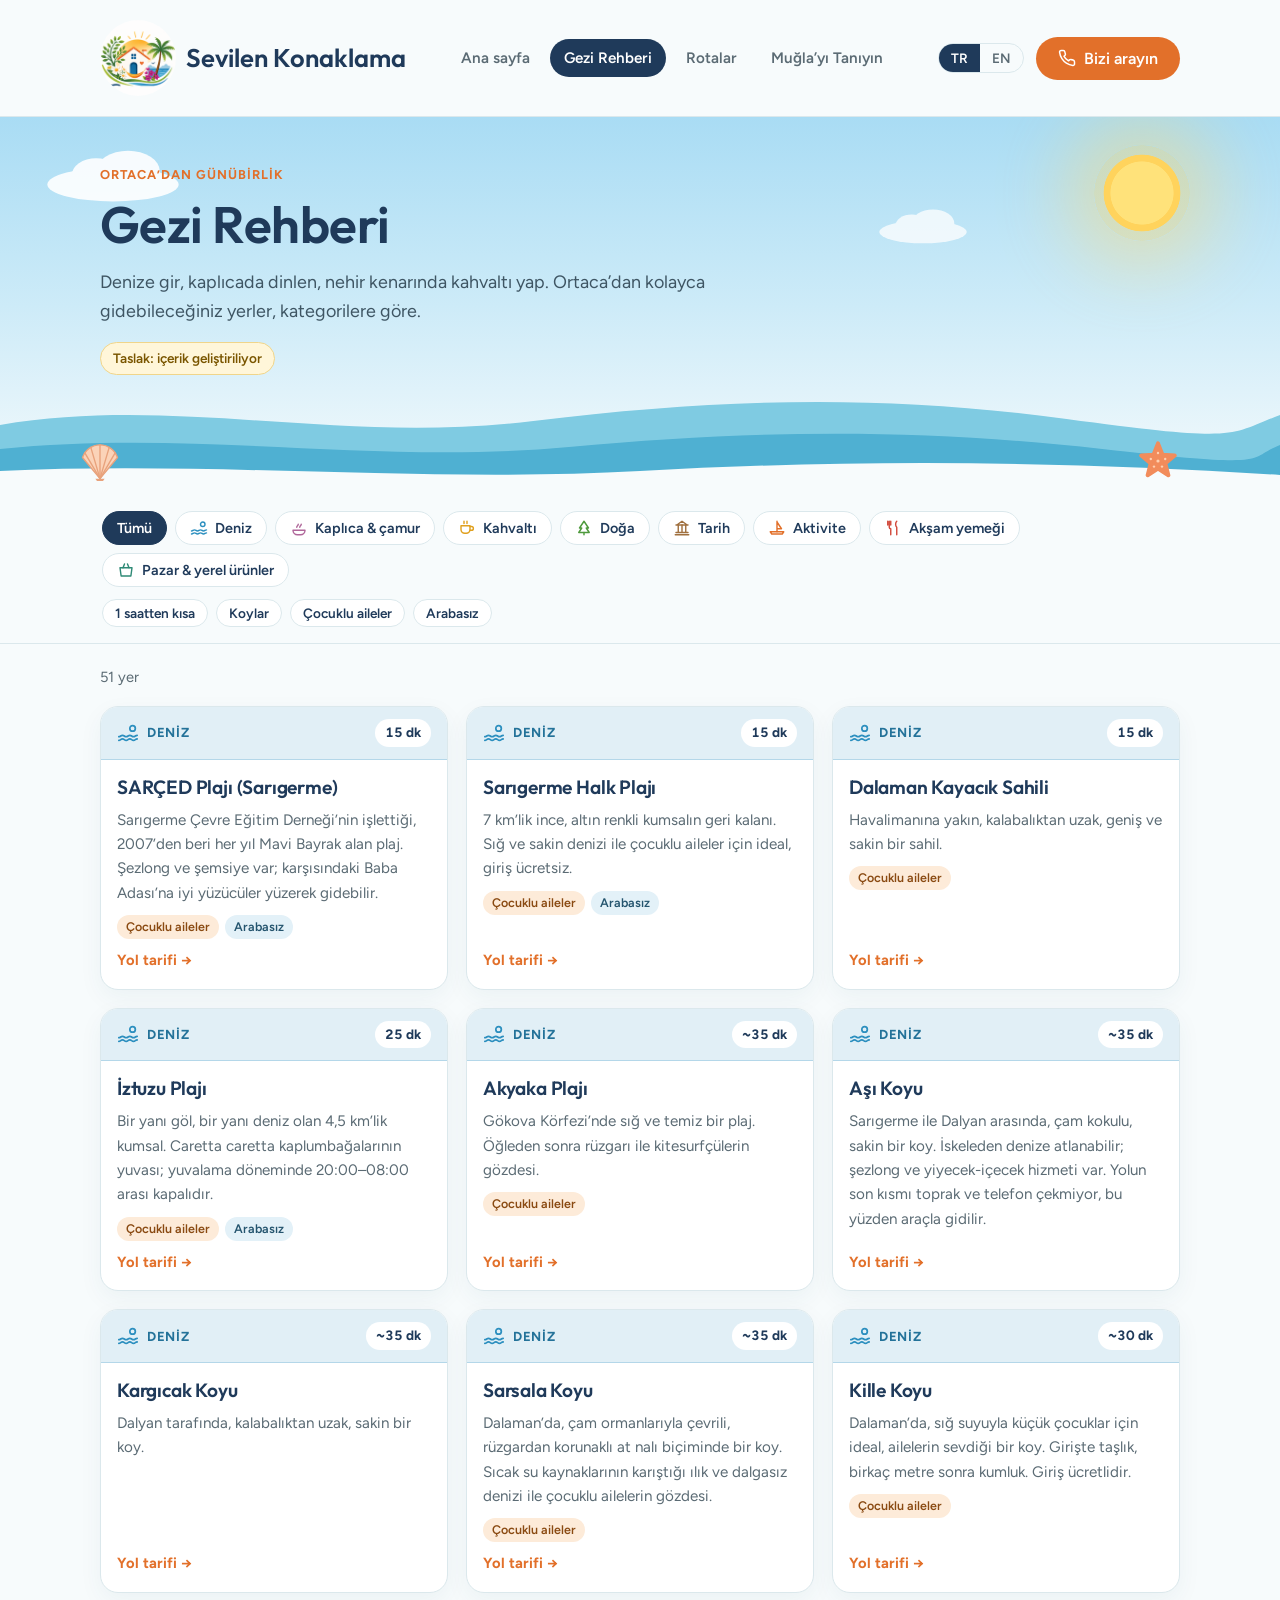
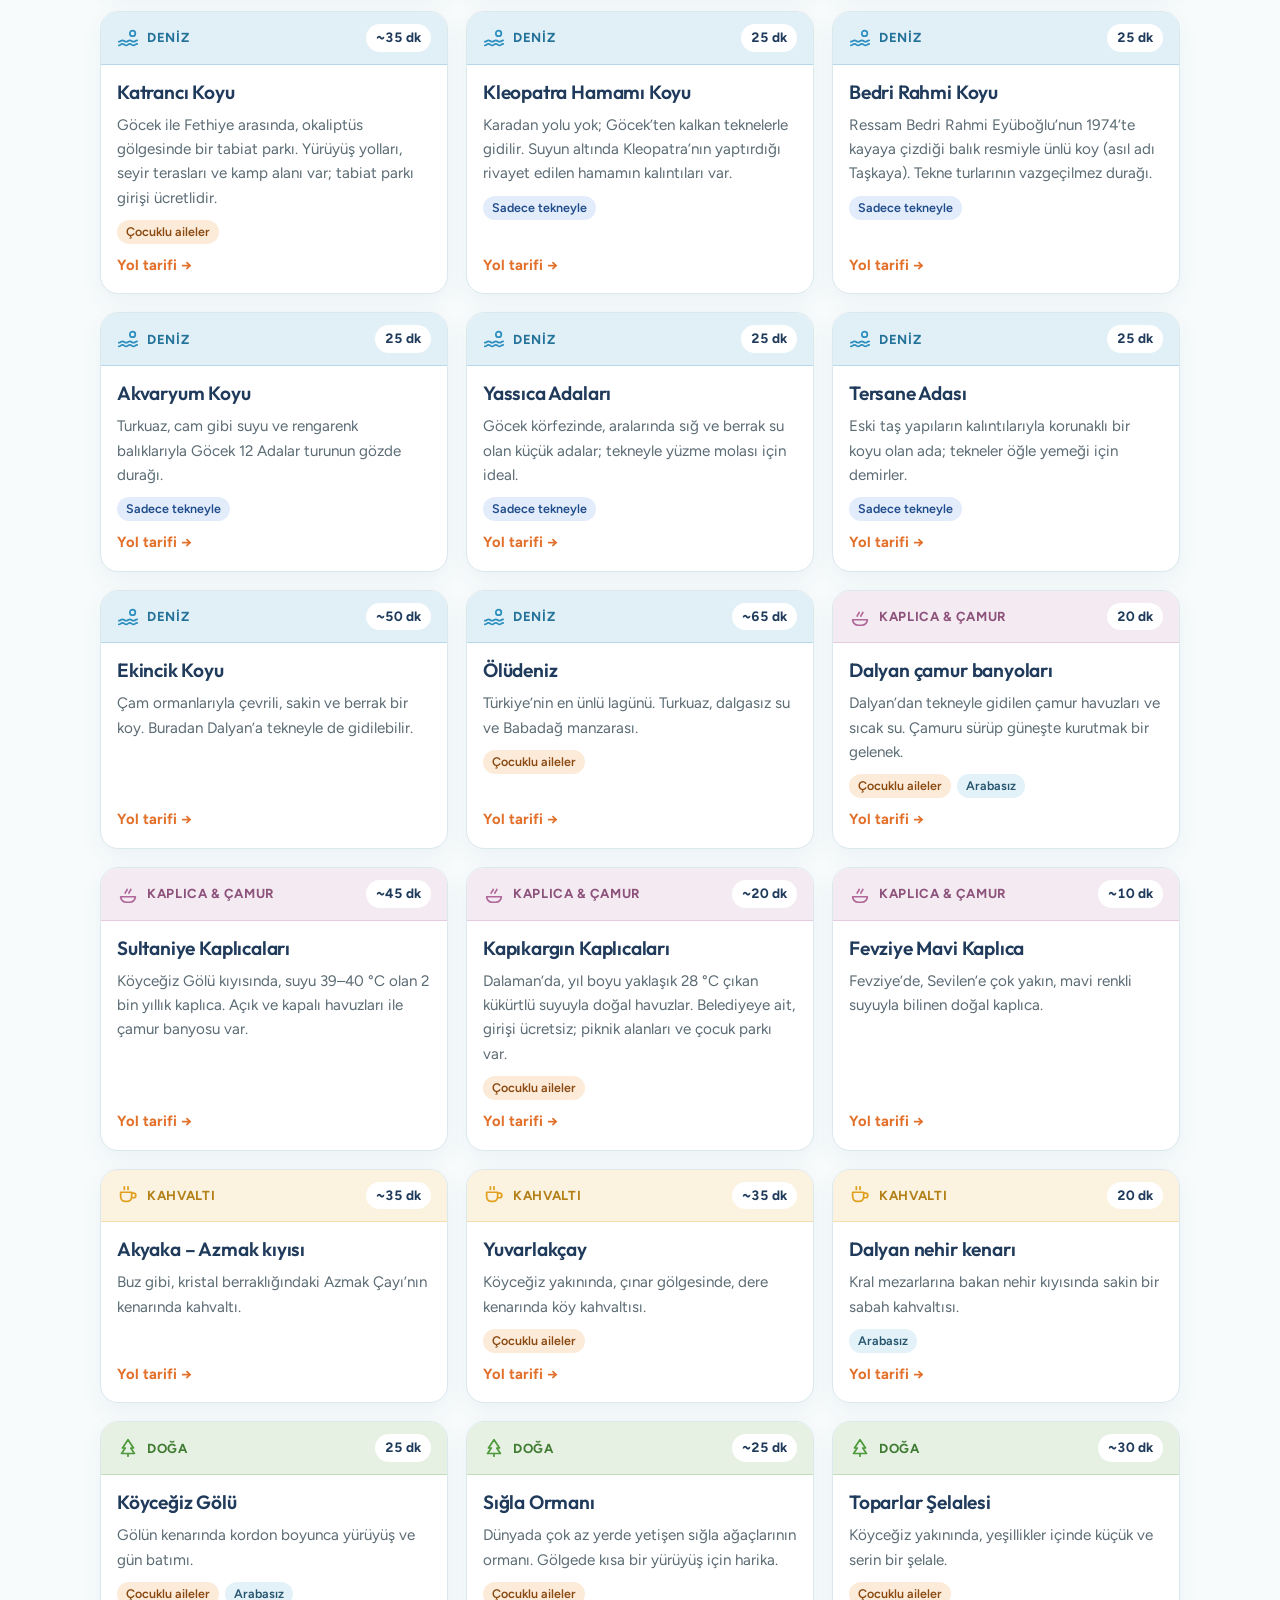
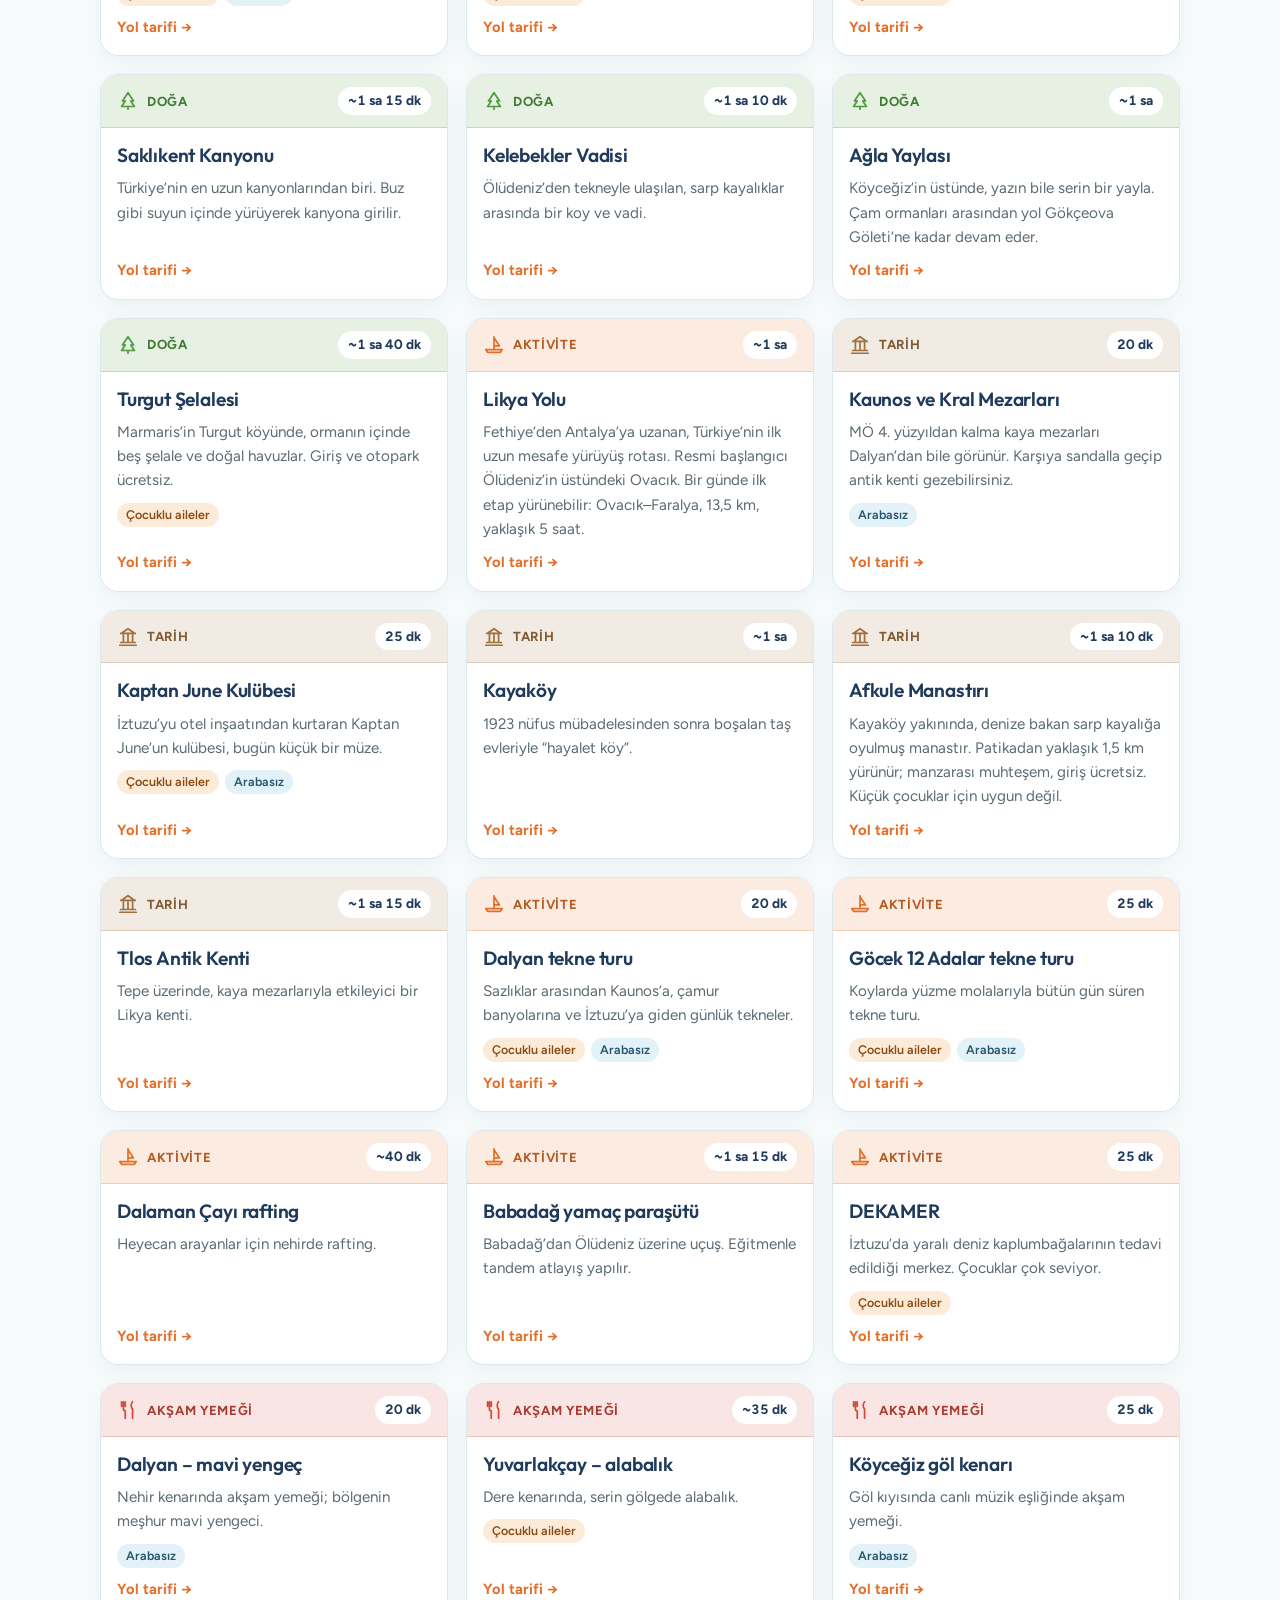
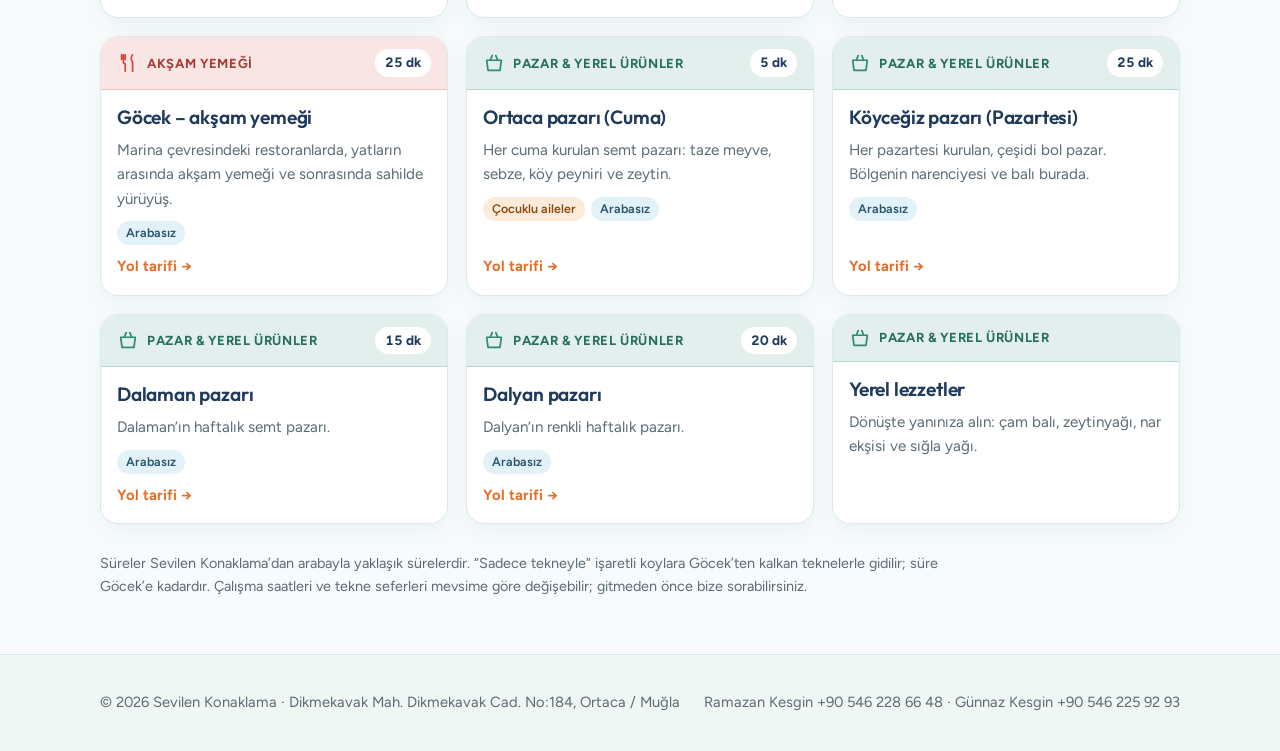
==== commit 37632335: "Add files via upload" ====
--- a/gezi-rehberi.html
+++ b/gezi-rehberi.html
@@ -36,6 +36,7 @@
 .tags-row{display:flex;flex-wrap:wrap;gap:6px}
 .tag{font-size:.78rem;font-weight:600;padding:2px 9px;border-radius:999px;background:var(--sea);color:#24546e}
 .tag.k{background:#fdebd9;color:#8a4a12}
+.tag.b{background:#e3ecfb;color:#1f4c8a}
 .dir{margin-top:auto;align-self:flex-start;display:inline-flex;align-items:center;gap:6px;font-weight:700;color:var(--accent);text-decoration:none;font-size:.92rem}
 .dir:hover{text-decoration:underline}
 .note{margin-top:28px;color:var(--muted);font-size:.9rem;max-width:60em}
@@ -107,20 +108,22 @@
 </nav>
 
 <script>
-window.PAGE_T = {"tr": {"pageTitle": "Gezi Rehberi · Sevilen Konaklama", "eyebrow": "Ortaca’dan günübirlik", "h1": "Gezi Rehberi", "lead": "Denize gir, kaplıcada dinlen, nehir kenarında kahvaltı yap. Ortaca’dan kolayca gidebileceğiniz yerler, kategorilere göre.", "draft": "Taslak: içerik geliştiriliyor", "all": "Tümü", "kids": "Çocuklu aileler", "nocar": "Arabasız", "dir": "Yol tarifi", "min": "dk", "from": "Sevilen’den", "note": "Süreler Sevilen Konaklama’dan arabayla yaklaşık sürelerdir. Çalışma saatleri ve tekne seferleri mevsime göre değişebilir; gitmeden önce bize sorabilirsiniz.", "none": "Bu filtrede yer yok."}, "en": {"pageTitle": "Travel Guide · Sevilen Konaklama", "eyebrow": "Day trips from Ortaca", "h1": "Travel Guide", "lead": "Swim, soak in a hot spring, have breakfast by a river. Places you can easily reach from Ortaca, by category.", "draft": "Draft: content in progress", "all": "All", "kids": "With children", "nocar": "No car needed", "dir": "Directions", "min": "min", "from": "from Sevilen", "note": "Times are approximate driving times from Sevilen Konaklama. Opening hours and boat schedules change with the season; feel free to ask us before you go.", "none": "No places match this filter."}};
+window.PAGE_T = {"tr": {"pageTitle": "Gezi Rehberi · Sevilen Konaklama", "eyebrow": "Ortaca’dan günübirlik", "h1": "Gezi Rehberi", "lead": "Denize gir, kaplıcada dinlen, nehir kenarında kahvaltı yap. Ortaca’dan kolayca gidebileceğiniz yerler, kategorilere göre.", "draft": "Taslak: içerik geliştiriliyor", "all": "Tümü", "kids": "Çocuklu aileler", "nocar": "Arabasız", "u60": "1 saatten kısa", "bay": "Koylar", "boat": "Sadece tekneyle", "dir": "Yol tarifi", "min": "dk", "from": "Sevilen’den", "note": "Süreler Sevilen Konaklama’dan arabayla yaklaşık sürelerdir. “Sadece tekneyle” işaretli koylara Göcek’ten kalkan teknelerle gidilir; süre Göcek’e kadardır. Çalışma saatleri ve tekne seferleri mevsime göre değişebilir; gitmeden önce bize sorabilirsiniz.", "none": "Bu filtrede yer yok."}, "en": {"pageTitle": "Travel Guide · Sevilen Konaklama", "eyebrow": "Day trips from Ortaca", "h1": "Travel Guide", "lead": "Swim, soak in a hot spring, have breakfast by a river. Places you can easily reach from Ortaca, by category.", "draft": "Draft: content in progress", "all": "All", "kids": "With children", "nocar": "No car needed", "u60": "Under 1 hour", "bay": "Bays", "boat": "Boat access only", "dir": "Directions", "min": "min", "from": "from Sevilen", "note": "Times are approximate driving times from Sevilen Konaklama. Bays marked “Boat access only” are reached by boat from Göcek; the time shown is to Göcek. Opening hours and boat schedules change with the season; feel free to ask us before you go.", "none": "No places match this filter."}};
 const COUNT = {tr:n=>n+" yer", en:n=>n+" places"};
 const CATS = [{"k": "sea", "tr": "Deniz", "en": "Swimming", "ic": "<path d=\"M2 16c2 0 2-1.5 4-1.5S8 16 10 16s2-1.5 4-1.5S16 16 18 16s2-1.5 4-1.5\"/><path d=\"M2 20c2 0 2-1.5 4-1.5S8 20 10 20s2-1.5 4-1.5S16 20 18 20s2-1.5 4-1.5\"/><circle cx=\"17\" cy=\"7\" r=\"3\"/>"}, {"k": "spa", "tr": "Kaplıca & çamur", "en": "Spa & mud", "ic": "<path d=\"M4 15h16a6 6 0 0 1-6 6h-4a6 6 0 0 1-6-6z\"/><path d=\"M9 11c0-2 2-2 2-4M13 11c0-2 2-2 2-4\"/>"}, {"k": "breakfast", "tr": "Kahvaltı", "en": "Breakfast", "ic": "<path d=\"M4 9h12v5a5 5 0 0 1-5 5H9a5 5 0 0 1-5-5z\"/><path d=\"M16 10h2a2.5 2.5 0 0 1 0 5h-2\"/><path d=\"M8 3v3M12 3v3\"/>"}, {"k": "nature", "tr": "Doğa", "en": "Nature", "ic": "<path d=\"M12 3l6 9h-3l4 6H5l4-6H6z\"/><path d=\"M12 18v3\"/>"}, {"k": "history", "tr": "Tarih", "en": "History", "ic": "<path d=\"M3 21h18M4 8h16M5 8l7-5 7 5\"/><path d=\"M7 8v10M12 8v10M17 8v10M4 18h16\"/>"}, {"k": "activity", "tr": "Aktivite", "en": "Activities", "ic": "<path d=\"M3 17l2 3h14l2-3z\"/><path d=\"M12 3v14M12 4l6 9h-6\"/>"}, {"k": "dinner", "tr": "Akşam yemeği", "en": "Dinner", "ic": "<path d=\"M7 3v8a2 2 0 0 0 2 2v8M5 3v5M9 3v5\"/><path d=\"M17 3c-2 2-2 6 0 8v10\"/>"}, {"k": "market", "tr": "Pazar & yerel ürünler", "en": "Markets & local food", "ic": "<path d=\"M4 9h16l-1.5 11h-13z\"/><path d=\"M8 9l2-5M16 9l-2-5\"/>"}];
-const PLACES = [{"cat": "sea", "t": "15", "tags": ["kids", "nocar"], "name": {"tr": "Sarıgerme Plajı", "en": "Sarıgerme Beach"}, "d": {"tr": "En yakın deniz. Uzun kumsal ve sığ, sakin su; çocuklu aileler için ideal.", "en": "The nearest sea. A long sandy beach with shallow, calm water, ideal for families with children."}, "q": "Sarıgerme Plajı"}, {"cat": "sea", "t": "15", "tags": ["kids"], "name": {"tr": "Dalaman Kayacık Sahili", "en": "Dalaman Kayacık Beach"}, "d": {"tr": "Havalimanına yakın, kalabalıktan uzak, geniş ve sakin bir sahil.", "en": "A wide, quiet beach near the airport, away from the crowds."}, "q": "Kayacık Plajı Dalaman"}, {"cat": "sea", "t": "25", "tags": ["kids", "nocar"], "name": {"tr": "İztuzu Plajı", "en": "İztuzu Beach"}, "d": {"tr": "Bir yanı göl, bir yanı deniz olan 4,5 km’lik kumsal. Caretta caretta kaplumbağalarının yuvası; yuvalama döneminde 20:00–08:00 arası kapalıdır.", "en": "A 4.5 km beach with a lake on one side and the sea on the other. Home to the loggerhead turtles; during nesting season it is closed from 20:00 to 08:00."}, "q": "İztuzu Plajı"}, {"cat": "sea", "t": "~35", "tags": ["kids"], "name": {"tr": "Akyaka Plajı", "en": "Akyaka Beach"}, "d": {"tr": "Gökova Körfezi’nde sığ ve temiz bir plaj. Öğleden sonra rüzgarı ile kitesurfçülerin gözdesi.", "en": "A shallow, clean beach on the Gulf of Gökova. Its afternoon wind makes it a favourite with kitesurfers."}, "q": "Akyaka Plajı"}, {"cat": "sea", "t": "~35", "tags": [], "name": {"tr": "Aşı Koyu", "en": "Aşı Bay"}, "d": {"tr": "Sarıgerme ile Dalyan arasında, çam kokulu, sakin bir koy. İskeleden denize atlanabilir; şezlong ve yiyecek-içecek hizmeti var. Yolun son kısmı toprak ve telefon çekmiyor, bu yüzden araçla gidilir.", "en": "A quiet, pine-scented bay between Sarıgerme and Dalyan. You can jump into the sea from the jetty, and there are sunbeds and food and drinks. The last stretch of road is dirt and there is no phone signal, so you need a car."}, "q": "Aşı Koyu Ortaca"}, {"cat": "sea", "t": "~35", "tags": [], "name": {"tr": "Kargıcak Koyu", "en": "Kargıcak Bay"}, "d": {"tr": "Dalyan tarafında, kalabalıktan uzak, sakin bir koy.", "en": "A calm bay on the Dalyan side, away from the crowds."}, "q": "Kargıcak Koyu"}, {"cat": "sea", "t": "~35", "tags": ["kids"], "name": {"tr": "Sarsala Koyu", "en": "Sarsala Bay"}, "d": {"tr": "Dalaman’da, çam ormanlarıyla çevrili, rüzgardan korunaklı at nalı biçiminde bir koy. Sıcak su kaynaklarının karıştığı ılık ve dalgasız denizi ile çocuklu ailelerin gözdesi.", "en": "A sheltered, horseshoe-shaped bay in Dalaman, framed by pine forest. Its calm water, warmed by hot springs, makes it a favourite with families."}, "q": "Sarsala Koyu"}, {"cat": "sea", "t": "~30", "tags": ["kids"], "name": {"tr": "Kille Koyu", "en": "Kille Bay"}, "d": {"tr": "Dalaman’da, sığ suyuyla küçük çocuklar için ideal, ailelerin sevdiği bir koy. Girişte taşlık, birkaç metre sonra kumluk. Giriş ücretlidir.", "en": "A family favourite in Dalaman with shallow water that is ideal for small children. Pebbles at the edge, sand a few metres in. There is an entrance fee."}, "q": "Kille Koyu Dalaman"}, {"cat": "sea", "t": "~35", "tags": ["kids"], "name": {"tr": "Katrancı Koyu", "en": "Katrancı Bay"}, "d": {"tr": "Göcek ile Fethiye arasında, okaliptüs gölgesinde bir tabiat parkı. Yürüyüş yolları, seyir terasları ve kamp alanı var; tabiat parkı girişi ücretlidir.", "en": "A nature park between Göcek and Fethiye, shaded by eucalyptus trees, with walking paths, viewing terraces and a campsite. There is a nature park fee."}, "q": "Katrancı Koyu Tabiat Parkı"}, {"cat": "sea", "t": "~50", "tags": [], "name": {"tr": "Ekincik Koyu", "en": "Ekincik Bay"}, "d": {"tr": "Çam ormanlarıyla çevrili, sakin ve berrak bir koy. Buradan Dalyan’a tekneyle de gidilebilir.", "en": "A calm, clear bay surrounded by pine forest. Boats also run from here to Dalyan."}, "q": "Ekincik Koyu"}, {"cat": "sea", "t": "~65", "tags": ["kids"], "name": {"tr": "Ölüdeniz", "en": "Ölüdeniz"}, "d": {"tr": "Türkiye’nin en ünlü lagünü. Turkuaz, dalgasız su ve Babadağ manzarası.", "en": "Türkiye’s most famous lagoon: turquoise, wave-free water below Babadağ mountain."}, "q": "Ölüdeniz Lagünü"}, {"cat": "spa", "t": "20", "tags": ["kids", "nocar"], "name": {"tr": "Dalyan çamur banyoları", "en": "Dalyan mud baths"}, "d": {"tr": "Dalyan’dan tekneyle gidilen çamur havuzları ve sıcak su. Çamuru sürüp güneşte kurutmak bir gelenek.", "en": "Mud pools and warm springs reached by boat from Dalyan. Covering yourself in mud and drying in the sun is a tradition."}, "q": "Dalyan Çamur Banyoları"}, {"cat": "spa", "t": "~45", "tags": [], "name": {"tr": "Sultaniye Kaplıcaları", "en": "Sultaniye Hot Springs"}, "d": {"tr": "Köyceğiz Gölü kıyısında, suyu 39–40 °C olan 2 bin yıllık kaplıca. Açık ve kapalı havuzları ile çamur banyosu var.", "en": "A 2,000-year-old hot spring on Lake Köyceğiz with water at 39–40 °C, open and indoor pools and a mud bath."}, "q": "Sultaniye Kaplıcaları"}, {"cat": "spa", "t": "~20", "tags": ["kids"], "name": {"tr": "Kapıkargın Kaplıcaları", "en": "Kapıkargın hot springs"}, "d": {"tr": "Dalaman’da, yıl boyu yaklaşık 28 °C çıkan kükürtlü suyuyla doğal havuzlar. Belediyeye ait, girişi ücretsiz; piknik alanları ve çocuk parkı var.", "en": "Natural pools of sulphur water in Dalaman, about 28 °C all year round. Run by the municipality and free to enter, with picnic areas and a playground."}, "q": "Kapıkargın Kükürt Kaplıcası"}, {"cat": "spa", "t": "~10", "tags": [], "name": {"tr": "Fevziye Mavi Kaplıca", "en": "Fevziye Blue Hot Spring"}, "d": {"tr": "Fevziye’de, Sevilen’e çok yakın, mavi renkli suyuyla bilinen doğal kaplıca.", "en": "A natural hot spring known for its blue water in Fevziye, very close to Sevilen."}, "q": "Fevziye Mavi Kaplıca Ortaca"}, {"cat": "breakfast", "t": "~35", "tags": [], "name": {"tr": "Akyaka – Azmak kıyısı", "en": "Akyaka – by the Azmak river"}, "d": {"tr": "Buz gibi, kristal berraklığındaki Azmak Çayı’nın kenarında kahvaltı.", "en": "Breakfast beside the ice-cold, crystal-clear Azmak river."}, "q": "Akyaka Azmak"}, {"cat": "breakfast", "t": "~35", "tags": ["kids"], "name": {"tr": "Yuvarlakçay", "en": "Yuvarlakçay"}, "d": {"tr": "Köyceğiz yakınında, çınar gölgesinde, dere kenarında köy kahvaltısı.", "en": "A village breakfast by the stream under plane trees, near Köyceğiz."}, "q": "Yuvarlakçay Köyceğiz"}, {"cat": "breakfast", "t": "20", "tags": ["nocar"], "name": {"tr": "Dalyan nehir kenarı", "en": "Dalyan riverside"}, "d": {"tr": "Kral mezarlarına bakan nehir kıyısında sakin bir sabah kahvaltısı.", "en": "A slow morning breakfast on the riverbank facing the rock tombs."}, "q": "Dalyan"}, {"cat": "nature", "t": "25", "tags": ["kids", "nocar"], "name": {"tr": "Köyceğiz Gölü", "en": "Lake Köyceğiz"}, "d": {"tr": "Gölün kenarında kordon boyunca yürüyüş ve gün batımı.", "en": "A walk along the lakeside promenade and a sunset over the water."}, "q": "Köyceğiz Gölü"}, {"cat": "nature", "t": "~25", "tags": ["kids"], "name": {"tr": "Sığla Ormanı", "en": "Sweetgum forest"}, "d": {"tr": "Dünyada çok az yerde yetişen sığla ağaçlarının ormanı. Gölgede kısa bir yürüyüş için harika.", "en": "A forest of sweetgum trees, which grow in very few places in the world. Lovely for a short, shady walk."}, "q": "Köyceğiz Sığla Ormanı"}, {"cat": "nature", "t": "~30", "tags": ["kids"], "name": {"tr": "Toparlar Şelalesi", "en": "Toparlar Waterfall"}, "d": {"tr": "Köyceğiz yakınında, yeşillikler içinde küçük ve serin bir şelale.", "en": "A small, cool waterfall in the greenery near Köyceğiz."}, "q": "Toparlar Şelalesi"}, {"cat": "nature", "t": "~1 sa 15 dk", "tags": [], "name": {"tr": "Saklıkent Kanyonu", "en": "Saklıkent Canyon"}, "d": {"tr": "Türkiye’nin en uzun kanyonlarından biri. Buz gibi suyun içinde yürüyerek kanyona girilir.", "en": "One of Türkiye’s longest canyons. You wade into it through ice-cold water."}, "q": "Saklıkent Kanyonu"}, {"cat": "nature", "t": "~1 sa 10 dk", "tags": [], "name": {"tr": "Kelebekler Vadisi", "en": "Butterfly Valley"}, "d": {"tr": "Ölüdeniz’den tekneyle ulaşılan, sarp kayalıklar arasında bir koy ve vadi.", "en": "A bay and valley between steep cliffs, reached by boat from Ölüdeniz."}, "q": "Kelebekler Vadisi"}, {"cat": "history", "t": "20", "tags": ["nocar"], "name": {"tr": "Kaunos ve Kral Mezarları", "en": "Kaunos and the King Tombs"}, "d": {"tr": "MÖ 4. yüzyıldan kalma kaya mezarları Dalyan’dan bile görünür. Karşıya sandalla geçip antik kenti gezebilirsiniz.", "en": "Rock tombs from the 4th century BC, visible right from Dalyan. Cross the river by rowing boat and explore the ancient city."}, "q": "Kaunos Antik Kenti"}, {"cat": "history", "t": "25", "tags": ["kids", "nocar"], "name": {"tr": "Kaptan June Kulübesi", "en": "Kaptan June’s Hut"}, "d": {"tr": "İztuzu’yu otel inşaatından kurtaran Kaptan June’un kulübesi, bugün küçük bir müze.", "en": "The hut of Kaptan June, who saved İztuzu from a hotel project, is now a small museum."}, "q": "Kaptan June Kulübesi İztuzu"}, {"cat": "history", "t": "~1 sa", "tags": [], "name": {"tr": "Kayaköy", "en": "Kayaköy"}, "d": {"tr": "1923 nüfus mübadelesinden sonra boşalan taş evleriyle “hayalet köy”.", "en": "The “ghost village” of stone houses, left empty after the 1923 population exchange."}, "q": "Kayaköy Fethiye"}, {"cat": "history", "t": "~1 sa 15 dk", "tags": [], "name": {"tr": "Tlos Antik Kenti", "en": "Tlos ancient city"}, "d": {"tr": "Tepe üzerinde, kaya mezarlarıyla etkileyici bir Likya kenti.", "en": "A hilltop Lycian city with impressive rock tombs."}, "q": "Tlos Antik Kenti"}, {"cat": "activity", "t": "20", "tags": ["kids", "nocar"], "name": {"tr": "Dalyan tekne turu", "en": "Dalyan boat trip"}, "d": {"tr": "Sazlıklar arasından Kaunos’a, çamur banyolarına ve İztuzu’ya giden günlük tekneler.", "en": "Day boats through the reed beds to Kaunos, the mud baths and İztuzu."}, "q": "Dalyan tekne iskelesi"}, {"cat": "activity", "t": "25", "tags": ["kids", "nocar"], "name": {"tr": "Göcek 12 Adalar tekne turu", "en": "Göcek 12 Islands boat tour"}, "d": {"tr": "Koylarda yüzme molalarıyla bütün gün süren tekne turu.", "en": "A full-day boat tour with swimming stops in the bays."}, "q": "Göcek Marina"}, {"cat": "activity", "t": "~40", "tags": [], "name": {"tr": "Dalaman Çayı rafting", "en": "Rafting on the Dalaman river"}, "d": {"tr": "Heyecan arayanlar için nehirde rafting.", "en": "River rafting for those looking for a thrill."}, "q": "Dalaman Çayı rafting"}, {"cat": "activity", "t": "~1 sa 15 dk", "tags": [], "name": {"tr": "Babadağ yamaç paraşütü", "en": "Paragliding from Babadağ"}, "d": {"tr": "Babadağ’dan Ölüdeniz üzerine uçuş. Eğitmenle tandem atlayış yapılır.", "en": "Fly over Ölüdeniz from Babadağ mountain on a tandem flight with an instructor."}, "q": "Babadağ Teleferik"}, {"cat": "activity", "t": "25", "tags": ["kids"], "name": {"tr": "DEKAMER", "en": "DEKAMER turtle centre"}, "d": {"tr": "İztuzu’da yaralı deniz kaplumbağalarının tedavi edildiği merkez. Çocuklar çok seviyor.", "en": "The centre at İztuzu where injured sea turtles are treated. Children love it."}, "q": "DEKAMER İztuzu"}, {"cat": "dinner", "t": "20", "tags": ["nocar"], "name": {"tr": "Dalyan – mavi yengeç", "en": "Dalyan – blue crab"}, "d": {"tr": "Nehir kenarında akşam yemeği; bölgenin meşhur mavi yengeci.", "en": "Dinner on the riverbank with the area’s famous blue crab."}, "q": "Dalyan restoranlar"}, {"cat": "dinner", "t": "~35", "tags": ["kids"], "name": {"tr": "Yuvarlakçay – alabalık", "en": "Yuvarlakçay – trout"}, "d": {"tr": "Dere kenarında, serin gölgede alabalık.", "en": "Trout by the stream, in the cool shade."}, "q": "Yuvarlakçay alabalık"}, {"cat": "dinner", "t": "25", "tags": ["nocar"], "name": {"tr": "Köyceğiz göl kenarı", "en": "Köyceğiz lakeside"}, "d": {"tr": "Göl kıyısında canlı müzik eşliğinde akşam yemeği.", "en": "Dinner by the lake with live music."}, "q": "Köyceğiz kordon"}, {"cat": "dinner", "t": "25", "tags": ["nocar"], "name": {"tr": "Göcek – akşam yemeği", "en": "Göcek – dinner"}, "d": {"tr": "Marina çevresindeki restoranlarda, yatların arasında akşam yemeği ve sonrasında sahilde yürüyüş.", "en": "Dinner at the restaurants around the marina among the yachts, then a stroll along the waterfront."}, "q": "Göcek Marina"}, {"cat": "market", "t": "5", "tags": ["kids", "nocar"], "name": {"tr": "Ortaca pazarı", "en": "Ortaca market"}, "d": {"tr": "Haftalık semt pazarı: taze meyve, sebze, köy peyniri ve zeytin.", "en": "The weekly market: fresh fruit and vegetables, village cheese and olives."}, "q": "Ortaca Pazar Yeri"}, {"cat": "market", "t": "20", "tags": ["nocar"], "name": {"tr": "Dalyan pazarı (Cumartesi)", "en": "Dalyan market (Saturdays)"}, "d": {"tr": "Cumartesi günleri kurulan renkli pazar.", "en": "A colourful market every Saturday."}, "q": "Dalyan Pazarı"}, {"cat": "market", "t": "—", "tags": [], "name": {"tr": "Yerel lezzetler", "en": "Local flavours"}, "d": {"tr": "Dönüşte yanınıza alın: çam balı, zeytinyağı, nar ekşisi ve sığla yağı.", "en": "Take some home: pine honey, olive oil, pomegranate molasses and sweetgum oil."}, "q": ""}];
+const PLACES = [{"cat": "sea", "t": "15", "tags": ["kids", "nocar"], "name": {"tr": "SARÇED Plajı (Sarıgerme)", "en": "SARÇED Beach (Sarıgerme)"}, "d": {"tr": "Sarıgerme Çevre Eğitim Derneği’nin işlettiği, 2007’den beri her yıl Mavi Bayrak alan plaj. Şezlong ve şemsiye var; karşısındaki Baba Adası’na iyi yüzücüler yüzerek gidebilir.", "en": "Run by the Sarıgerme Environmental Education Association and awarded a Blue Flag every year since 2007. Sunbeds and umbrellas available; strong swimmers can swim out to Baba Island opposite."}, "q": "SARÇED Plajı Sarıgerme"}, {"cat": "sea", "t": "15", "tags": ["kids", "nocar"], "name": {"tr": "Sarıgerme Halk Plajı", "en": "Sarıgerme public beach"}, "d": {"tr": "7 km’lik ince, altın renkli kumsalın geri kalanı. Sığ ve sakin denizi ile çocuklu aileler için ideal, giriş ücretsiz.", "en": "The rest of the 7 km stretch of fine golden sand. Shallow, calm water that is ideal for families, and free to enter."}, "q": "Sarıgerme Plajı"}, {"cat": "sea", "t": "15", "tags": ["kids"], "name": {"tr": "Dalaman Kayacık Sahili", "en": "Dalaman Kayacık Beach"}, "d": {"tr": "Havalimanına yakın, kalabalıktan uzak, geniş ve sakin bir sahil.", "en": "A wide, quiet beach near the airport, away from the crowds."}, "q": "Kayacık Plajı Dalaman"}, {"cat": "sea", "t": "25", "tags": ["kids", "nocar"], "name": {"tr": "İztuzu Plajı", "en": "İztuzu Beach"}, "d": {"tr": "Bir yanı göl, bir yanı deniz olan 4,5 km’lik kumsal. Caretta caretta kaplumbağalarının yuvası; yuvalama döneminde 20:00–08:00 arası kapalıdır.", "en": "A 4.5 km beach with a lake on one side and the sea on the other. Home to the loggerhead turtles; during nesting season it is closed from 20:00 to 08:00."}, "q": "İztuzu Plajı"}, {"cat": "sea", "t": "~35", "tags": ["kids"], "name": {"tr": "Akyaka Plajı", "en": "Akyaka Beach"}, "d": {"tr": "Gökova Körfezi’nde sığ ve temiz bir plaj. Öğleden sonra rüzgarı ile kitesurfçülerin gözdesi.", "en": "A shallow, clean beach on the Gulf of Gökova. Its afternoon wind makes it a favourite with kitesurfers."}, "q": "Akyaka Plajı"}, {"cat": "sea", "t": "~35", "tags": ["bay"], "name": {"tr": "Aşı Koyu", "en": "Aşı Bay"}, "d": {"tr": "Sarıgerme ile Dalyan arasında, çam kokulu, sakin bir koy. İskeleden denize atlanabilir; şezlong ve yiyecek-içecek hizmeti var. Yolun son kısmı toprak ve telefon çekmiyor, bu yüzden araçla gidilir.", "en": "A quiet, pine-scented bay between Sarıgerme and Dalyan. You can jump into the sea from the jetty, and there are sunbeds and food and drinks. The last stretch of road is dirt and there is no phone signal, so you need a car."}, "q": "Aşı Koyu Ortaca"}, {"cat": "sea", "t": "~35", "tags": ["bay"], "name": {"tr": "Kargıcak Koyu", "en": "Kargıcak Bay"}, "d": {"tr": "Dalyan tarafında, kalabalıktan uzak, sakin bir koy.", "en": "A calm bay on the Dalyan side, away from the crowds."}, "q": "Kargıcak Koyu"}, {"cat": "sea", "t": "~35", "tags": ["kids", "bay"], "name": {"tr": "Sarsala Koyu", "en": "Sarsala Bay"}, "d": {"tr": "Dalaman’da, çam ormanlarıyla çevrili, rüzgardan korunaklı at nalı biçiminde bir koy. Sıcak su kaynaklarının karıştığı ılık ve dalgasız denizi ile çocuklu ailelerin gözdesi.", "en": "A sheltered, horseshoe-shaped bay in Dalaman, framed by pine forest. Its calm water, warmed by hot springs, makes it a favourite with families."}, "q": "Sarsala Koyu"}, {"cat": "sea", "t": "~30", "tags": ["kids", "bay"], "name": {"tr": "Kille Koyu", "en": "Kille Bay"}, "d": {"tr": "Dalaman’da, sığ suyuyla küçük çocuklar için ideal, ailelerin sevdiği bir koy. Girişte taşlık, birkaç metre sonra kumluk. Giriş ücretlidir.", "en": "A family favourite in Dalaman with shallow water that is ideal for small children. Pebbles at the edge, sand a few metres in. There is an entrance fee."}, "q": "Kille Koyu Dalaman"}, {"cat": "sea", "t": "~35", "tags": ["kids", "bay"], "name": {"tr": "Katrancı Koyu", "en": "Katrancı Bay"}, "d": {"tr": "Göcek ile Fethiye arasında, okaliptüs gölgesinde bir tabiat parkı. Yürüyüş yolları, seyir terasları ve kamp alanı var; tabiat parkı girişi ücretlidir.", "en": "A nature park between Göcek and Fethiye, shaded by eucalyptus trees, with walking paths, viewing terraces and a campsite. There is a nature park fee."}, "q": "Katrancı Koyu Tabiat Parkı"}, {"cat": "sea", "t": "25", "tags": ["boat", "bay"], "name": {"tr": "Kleopatra Hamamı Koyu", "en": "Cleopatra’s Bath Bay"}, "d": {"tr": "Karadan yolu yok; Göcek’ten kalkan teknelerle gidilir. Suyun altında Kleopatra’nın yaptırdığı rivayet edilen hamamın kalıntıları var.", "en": "No road access; reached by boat from Göcek. Under the water lie the ruins of a bath that legend says Cleopatra had built."}, "q": "Kleopatra Hamamı Koyu Göcek"}, {"cat": "sea", "t": "25", "tags": ["boat", "bay"], "name": {"tr": "Bedri Rahmi Koyu", "en": "Bedri Rahmi Bay"}, "d": {"tr": "Ressam Bedri Rahmi Eyüboğlu’nun 1974’te kayaya çizdiği balık resmiyle ünlü koy (asıl adı Taşkaya). Tekne turlarının vazgeçilmez durağı.", "en": "Famous for the fish that painter Bedri Rahmi Eyüboğlu drew on a rock in 1974 (its real name is Taşkaya). A must-stop on boat tours."}, "q": "Bedri Rahmi Koyu"}, {"cat": "sea", "t": "25", "tags": ["boat", "bay"], "name": {"tr": "Akvaryum Koyu", "en": "Aquarium Bay"}, "d": {"tr": "Turkuaz, cam gibi suyu ve rengarenk balıklarıyla Göcek 12 Adalar turunun gözde durağı.", "en": "Turquoise, glass-clear water and colourful fish: a favourite stop on the Göcek 12 Islands tour."}, "q": "Akvaryum Koyu Göcek"}, {"cat": "sea", "t": "25", "tags": ["boat", "bay"], "name": {"tr": "Yassıca Adaları", "en": "Yassıca Islands"}, "d": {"tr": "Göcek körfezinde, aralarında sığ ve berrak su olan küçük adalar; tekneyle yüzme molası için ideal.", "en": "Small islands in the Gulf of Göcek with shallow, clear water between them; perfect for a swimming stop by boat."}, "q": "Yassıca Adaları Göcek"}, {"cat": "sea", "t": "25", "tags": ["boat", "bay"], "name": {"tr": "Tersane Adası", "en": "Tersane Island"}, "d": {"tr": "Eski taş yapıların kalıntılarıyla korunaklı bir koyu olan ada; tekneler öğle yemeği için demirler.", "en": "An island with a sheltered bay and old stone ruins, where boats anchor for lunch."}, "q": "Tersane Adası Göcek"}, {"cat": "sea", "t": "~50", "tags": ["bay"], "name": {"tr": "Ekincik Koyu", "en": "Ekincik Bay"}, "d": {"tr": "Çam ormanlarıyla çevrili, sakin ve berrak bir koy. Buradan Dalyan’a tekneyle de gidilebilir.", "en": "A calm, clear bay surrounded by pine forest. Boats also run from here to Dalyan."}, "q": "Ekincik Koyu"}, {"cat": "sea", "t": "~65", "tags": ["kids"], "name": {"tr": "Ölüdeniz", "en": "Ölüdeniz"}, "d": {"tr": "Türkiye’nin en ünlü lagünü. Turkuaz, dalgasız su ve Babadağ manzarası.", "en": "Türkiye’s most famous lagoon: turquoise, wave-free water below Babadağ mountain."}, "q": "Ölüdeniz Lagünü"}, {"cat": "spa", "t": "20", "tags": ["kids", "nocar"], "name": {"tr": "Dalyan çamur banyoları", "en": "Dalyan mud baths"}, "d": {"tr": "Dalyan’dan tekneyle gidilen çamur havuzları ve sıcak su. Çamuru sürüp güneşte kurutmak bir gelenek.", "en": "Mud pools and warm springs reached by boat from Dalyan. Covering yourself in mud and drying in the sun is a tradition."}, "q": "Dalyan Çamur Banyoları"}, {"cat": "spa", "t": "~45", "tags": [], "name": {"tr": "Sultaniye Kaplıcaları", "en": "Sultaniye Hot Springs"}, "d": {"tr": "Köyceğiz Gölü kıyısında, suyu 39–40 °C olan 2 bin yıllık kaplıca. Açık ve kapalı havuzları ile çamur banyosu var.", "en": "A 2,000-year-old hot spring on Lake Köyceğiz with water at 39–40 °C, open and indoor pools and a mud bath."}, "q": "Sultaniye Kaplıcaları"}, {"cat": "spa", "t": "~20", "tags": ["kids"], "name": {"tr": "Kapıkargın Kaplıcaları", "en": "Kapıkargın hot springs"}, "d": {"tr": "Dalaman’da, yıl boyu yaklaşık 28 °C çıkan kükürtlü suyuyla doğal havuzlar. Belediyeye ait, girişi ücretsiz; piknik alanları ve çocuk parkı var.", "en": "Natural pools of sulphur water in Dalaman, about 28 °C all year round. Run by the municipality and free to enter, with picnic areas and a playground."}, "q": "Kapıkargın Kükürt Kaplıcası"}, {"cat": "spa", "t": "~10", "tags": [], "name": {"tr": "Fevziye Mavi Kaplıca", "en": "Fevziye Blue Hot Spring"}, "d": {"tr": "Fevziye’de, Sevilen’e çok yakın, mavi renkli suyuyla bilinen doğal kaplıca.", "en": "A natural hot spring known for its blue water in Fevziye, very close to Sevilen."}, "q": "Fevziye Mavi Kaplıca Ortaca"}, {"cat": "breakfast", "t": "~35", "tags": [], "name": {"tr": "Akyaka – Azmak kıyısı", "en": "Akyaka – by the Azmak river"}, "d": {"tr": "Buz gibi, kristal berraklığındaki Azmak Çayı’nın kenarında kahvaltı.", "en": "Breakfast beside the ice-cold, crystal-clear Azmak river."}, "q": "Akyaka Azmak"}, {"cat": "breakfast", "t": "~35", "tags": ["kids"], "name": {"tr": "Yuvarlakçay", "en": "Yuvarlakçay"}, "d": {"tr": "Köyceğiz yakınında, çınar gölgesinde, dere kenarında köy kahvaltısı.", "en": "A village breakfast by the stream under plane trees, near Köyceğiz."}, "q": "Yuvarlakçay Köyceğiz"}, {"cat": "breakfast", "t": "20", "tags": ["nocar"], "name": {"tr": "Dalyan nehir kenarı", "en": "Dalyan riverside"}, "d": {"tr": "Kral mezarlarına bakan nehir kıyısında sakin bir sabah kahvaltısı.", "en": "A slow morning breakfast on the riverbank facing the rock tombs."}, "q": "Dalyan"}, {"cat": "nature", "t": "25", "tags": ["kids", "nocar"], "name": {"tr": "Köyceğiz Gölü", "en": "Lake Köyceğiz"}, "d": {"tr": "Gölün kenarında kordon boyunca yürüyüş ve gün batımı.", "en": "A walk along the lakeside promenade and a sunset over the water."}, "q": "Köyceğiz Gölü"}, {"cat": "nature", "t": "~25", "tags": ["kids"], "name": {"tr": "Sığla Ormanı", "en": "Sweetgum forest"}, "d": {"tr": "Dünyada çok az yerde yetişen sığla ağaçlarının ormanı. Gölgede kısa bir yürüyüş için harika.", "en": "A forest of sweetgum trees, which grow in very few places in the world. Lovely for a short, shady walk."}, "q": "Köyceğiz Sığla Ormanı"}, {"cat": "nature", "t": "~30", "tags": ["kids"], "name": {"tr": "Toparlar Şelalesi", "en": "Toparlar Waterfall"}, "d": {"tr": "Köyceğiz yakınında, yeşillikler içinde küçük ve serin bir şelale.", "en": "A small, cool waterfall in the greenery near Köyceğiz."}, "q": "Toparlar Şelalesi"}, {"cat": "nature", "t": "~1 sa 15 dk", "tags": [], "name": {"tr": "Saklıkent Kanyonu", "en": "Saklıkent Canyon"}, "d": {"tr": "Türkiye’nin en uzun kanyonlarından biri. Buz gibi suyun içinde yürüyerek kanyona girilir.", "en": "One of Türkiye’s longest canyons. You wade into it through ice-cold water."}, "q": "Saklıkent Kanyonu"}, {"cat": "nature", "t": "~1 sa 10 dk", "tags": [], "name": {"tr": "Kelebekler Vadisi", "en": "Butterfly Valley"}, "d": {"tr": "Ölüdeniz’den tekneyle ulaşılan, sarp kayalıklar arasında bir koy ve vadi.", "en": "A bay and valley between steep cliffs, reached by boat from Ölüdeniz."}, "q": "Kelebekler Vadisi"}, {"cat": "nature", "t": "~1 sa", "tags": [], "name": {"tr": "Ağla Yaylası", "en": "Ağla plateau"}, "d": {"tr": "Köyceğiz’in üstünde, yazın bile serin bir yayla. Çam ormanları arasından yol Gökçeova Göleti’ne kadar devam eder.", "en": "A plateau high above Köyceğiz that stays cool even in summer. The road continues through pine forest to Gökçeova Pond."}, "q": "Ağla Yaylası Köyceğiz"}, {"cat": "nature", "t": "~1 sa 40 dk", "tags": ["kids"], "name": {"tr": "Turgut Şelalesi", "en": "Turgut Waterfall"}, "d": {"tr": "Marmaris’in Turgut köyünde, ormanın içinde beş şelale ve doğal havuzlar. Giriş ve otopark ücretsiz.", "en": "Five waterfalls and natural pools in the forest at Turgut village near Marmaris. Free entry and parking."}, "q": "Turgut Şelalesi"}, {"cat": "activity", "t": "~1 sa", "tags": [], "name": {"tr": "Likya Yolu", "en": "Lycian Way"}, "d": {"tr": "Fethiye’den Antalya’ya uzanan, Türkiye’nin ilk uzun mesafe yürüyüş rotası. Resmi başlangıcı Ölüdeniz’in üstündeki Ovacık. Bir günde ilk etap yürünebilir: Ovacık–Faralya, 13,5 km, yaklaşık 5 saat.", "en": "Türkiye’s first long-distance hiking trail, from Fethiye to Antalya. It officially starts at Ovacık above Ölüdeniz. The first stage makes a good day hike: Ovacık–Faralya, 13.5 km, about 5 hours."}, "q": "Likya Yolu başlangıç Ovacık"}, {"cat": "history", "t": "20", "tags": ["nocar"], "name": {"tr": "Kaunos ve Kral Mezarları", "en": "Kaunos and the King Tombs"}, "d": {"tr": "MÖ 4. yüzyıldan kalma kaya mezarları Dalyan’dan bile görünür. Karşıya sandalla geçip antik kenti gezebilirsiniz.", "en": "Rock tombs from the 4th century BC, visible right from Dalyan. Cross the river by rowing boat and explore the ancient city."}, "q": "Kaunos Antik Kenti"}, {"cat": "history", "t": "25", "tags": ["kids", "nocar"], "name": {"tr": "Kaptan June Kulübesi", "en": "Kaptan June’s Hut"}, "d": {"tr": "İztuzu’yu otel inşaatından kurtaran Kaptan June’un kulübesi, bugün küçük bir müze.", "en": "The hut of Kaptan June, who saved İztuzu from a hotel project, is now a small museum."}, "q": "Kaptan June Kulübesi İztuzu"}, {"cat": "history", "t": "~1 sa", "tags": [], "name": {"tr": "Kayaköy", "en": "Kayaköy"}, "d": {"tr": "1923 nüfus mübadelesinden sonra boşalan taş evleriyle “hayalet köy”.", "en": "The “ghost village” of stone houses, left empty after the 1923 population exchange."}, "q": "Kayaköy Fethiye"}, {"cat": "history", "t": "~1 sa 10 dk", "tags": [], "name": {"tr": "Afkule Manastırı", "en": "Afkule Monastery"}, "d": {"tr": "Kayaköy yakınında, denize bakan sarp kayalığa oyulmuş manastır. Patikadan yaklaşık 1,5 km yürünür; manzarası muhteşem, giriş ücretsiz. Küçük çocuklar için uygun değil.", "en": "A monastery carved into a sheer cliff above the sea near Kayaköy. About a 1.5 km walk along a path; stunning views and free entry. Not suitable for small children."}, "q": "Afkule Manastırı Kayaköy"}, {"cat": "history", "t": "~1 sa 15 dk", "tags": [], "name": {"tr": "Tlos Antik Kenti", "en": "Tlos ancient city"}, "d": {"tr": "Tepe üzerinde, kaya mezarlarıyla etkileyici bir Likya kenti.", "en": "A hilltop Lycian city with impressive rock tombs."}, "q": "Tlos Antik Kenti"}, {"cat": "activity", "t": "20", "tags": ["kids", "nocar"], "name": {"tr": "Dalyan tekne turu", "en": "Dalyan boat trip"}, "d": {"tr": "Sazlıklar arasından Kaunos’a, çamur banyolarına ve İztuzu’ya giden günlük tekneler.", "en": "Day boats through the reed beds to Kaunos, the mud baths and İztuzu."}, "q": "Dalyan tekne iskelesi"}, {"cat": "activity", "t": "25", "tags": ["kids", "nocar"], "name": {"tr": "Göcek 12 Adalar tekne turu", "en": "Göcek 12 Islands boat tour"}, "d": {"tr": "Koylarda yüzme molalarıyla bütün gün süren tekne turu.", "en": "A full-day boat tour with swimming stops in the bays."}, "q": "Göcek Marina"}, {"cat": "activity", "t": "~40", "tags": [], "name": {"tr": "Dalaman Çayı rafting", "en": "Rafting on the Dalaman river"}, "d": {"tr": "Heyecan arayanlar için nehirde rafting.", "en": "River rafting for those looking for a thrill."}, "q": "Dalaman Çayı rafting"}, {"cat": "activity", "t": "~1 sa 15 dk", "tags": [], "name": {"tr": "Babadağ yamaç paraşütü", "en": "Paragliding from Babadağ"}, "d": {"tr": "Babadağ’dan Ölüdeniz üzerine uçuş. Eğitmenle tandem atlayış yapılır.", "en": "Fly over Ölüdeniz from Babadağ mountain on a tandem flight with an instructor."}, "q": "Babadağ Teleferik"}, {"cat": "activity", "t": "25", "tags": ["kids"], "name": {"tr": "DEKAMER", "en": "DEKAMER turtle centre"}, "d": {"tr": "İztuzu’da yaralı deniz kaplumbağalarının tedavi edildiği merkez. Çocuklar çok seviyor.", "en": "The centre at İztuzu where injured sea turtles are treated. Children love it."}, "q": "DEKAMER İztuzu"}, {"cat": "dinner", "t": "20", "tags": ["nocar"], "name": {"tr": "Dalyan – mavi yengeç", "en": "Dalyan – blue crab"}, "d": {"tr": "Nehir kenarında akşam yemeği; bölgenin meşhur mavi yengeci.", "en": "Dinner on the riverbank with the area’s famous blue crab."}, "q": "Dalyan restoranlar"}, {"cat": "dinner", "t": "~35", "tags": ["kids"], "name": {"tr": "Yuvarlakçay – alabalık", "en": "Yuvarlakçay – trout"}, "d": {"tr": "Dere kenarında, serin gölgede alabalık.", "en": "Trout by the stream, in the cool shade."}, "q": "Yuvarlakçay alabalık"}, {"cat": "dinner", "t": "25", "tags": ["nocar"], "name": {"tr": "Köyceğiz göl kenarı", "en": "Köyceğiz lakeside"}, "d": {"tr": "Göl kıyısında canlı müzik eşliğinde akşam yemeği.", "en": "Dinner by the lake with live music."}, "q": "Köyceğiz kordon"}, {"cat": "dinner", "t": "25", "tags": ["nocar"], "name": {"tr": "Göcek – akşam yemeği", "en": "Göcek – dinner"}, "d": {"tr": "Marina çevresindeki restoranlarda, yatların arasında akşam yemeği ve sonrasında sahilde yürüyüş.", "en": "Dinner at the restaurants around the marina among the yachts, then a stroll along the waterfront."}, "q": "Göcek Marina"}, {"cat": "market", "t": "5", "tags": ["kids", "nocar"], "name": {"tr": "Ortaca pazarı (Cuma)", "en": "Ortaca market (Fridays)"}, "d": {"tr": "Her cuma kurulan semt pazarı: taze meyve, sebze, köy peyniri ve zeytin.", "en": "The market every Friday: fresh fruit and vegetables, village cheese and olives."}, "q": "Ortaca Pazar Yeri"}, {"cat": "market", "t": "25", "tags": ["nocar"], "name": {"tr": "Köyceğiz pazarı (Pazartesi)", "en": "Köyceğiz market (Mondays)"}, "d": {"tr": "Her pazartesi kurulan, çeşidi bol pazar. Bölgenin narenciyesi ve balı burada.", "en": "A large market every Monday, full of the region’s citrus fruit and honey."}, "q": "Köyceğiz Pazar Yeri"}, {"cat": "market", "t": "15", "tags": ["nocar"], "name": {"tr": "Dalaman pazarı", "en": "Dalaman market"}, "d": {"tr": "Dalaman’ın haftalık semt pazarı.", "en": "Dalaman’s weekly market."}, "q": "Dalaman Pazar Yeri"}, {"cat": "market", "t": "20", "tags": ["nocar"], "name": {"tr": "Dalyan pazarı", "en": "Dalyan market"}, "d": {"tr": "Dalyan’ın renkli haftalık pazarı.", "en": "Dalyan’s colourful weekly market."}, "q": "Dalyan Pazarı"}, {"cat": "market", "t": "—", "tags": [], "name": {"tr": "Yerel lezzetler", "en": "Local flavours"}, "d": {"tr": "Dönüşte yanınıza alın: çam balı, zeytinyağı, nar ekşisi ve sığla yağı.", "en": "Take some home: pine honey, olive oil, pomegranate molasses and sweetgum oil."}, "q": ""}];
 let cat = "all"; const tagOn = new Set();
 try { const h = location.hash.slice(1); if (CATS.some(c => c.k === h)) cat = h; } catch(e){}
+const under60 = t => { const m = /^~?(\d+)$/.exec(t); return !!m && +m[1] < 60; };
 const icon = c => `<svg viewBox="0 0 24 24" aria-hidden="true">${(CATS.find(x => x.k === c)||{}).ic||""}</svg>`;
 const minTxt = (t, L) => t === "—" ? "" : (/^[~]?\d+$/.test(t) ? t + " " + (L === "en" ? "min" : "dk") : (L === "en" ? t.replace(" sa ", " h ").replace(" sa", " h").replace(" dk"," min") : t));
 window.renderPage = function(L, t){
   const $ = id => document.getElementById(id);
   $("catChips").innerHTML = `<button type="button" class="chip" data-cat="all" aria-pressed="${cat==="all"}">${t.all}</button>` +
     CATS.map(c => `<button type="button" class="chip" style="--c:var(--c-${c.k})" data-cat="${c.k}" aria-pressed="${cat===c.k}">${icon(c.k)}${c[L]}</button>`).join("");
-  $("tagChips").innerHTML = ["kids","nocar"].map(k => `<button type="button" class="chip" data-tag="${k}" aria-pressed="${tagOn.has(k)}">${t[k]}</button>`).join("");
-  const list = PLACES.filter(p => (cat === "all" || p.cat === cat) && [...tagOn].every(k => p.tags.includes(k)));
+  $("tagChips").innerHTML = ["u60","bay","kids","nocar"].map(k => `<button type="button" class="chip" data-tag="${k}" aria-pressed="${tagOn.has(k)}">${t[k]}</button>`).join("");
+  const has = (p,k) => k === "u60" ? under60(p.t) : p.tags.includes(k);
+  const list = PLACES.filter(p => (cat === "all" || p.cat === cat) && [...tagOn].every(k => has(p,k)));
   $("count").textContent = COUNT[L](list.length);
   $("grid").innerHTML = list.length ? list.map(p => {
     const c = CATS.find(x => x.k === p.cat), tm = minTxt(p.t, L);
@@ -129,7 +132,7 @@
       <div class="card-body">
         <h3>${p.name[L]}</h3>
         <p>${p.d[L]}</p>
-        ${p.tags.length ? `<div class="tags-row">${p.tags.map(k => `<span class="tag ${k==="kids"?"k":""}">${t[k]}</span>`).join("")}</div>` : ""}
+        ${p.tags.filter(k => k !== "bay").length ? `<div class="tags-row">${p.tags.filter(k => k !== "bay").map(k => `<span class="tag ${k==="kids"?"k":k==="boat"?"b":""}">${t[k]}</span>`).join("")}</div>` : ""}
         ${p.q ? `<a class="dir" href="https://www.google.com/maps/dir/?api=1&origin=36.8134305,28.7721896&destination=${encodeURIComponent(p.q)}">${t.dir} →</a>` : ""}
       </div>
     </article>`; }).join("") : `<p class="empty">${t.none}</p>`;
